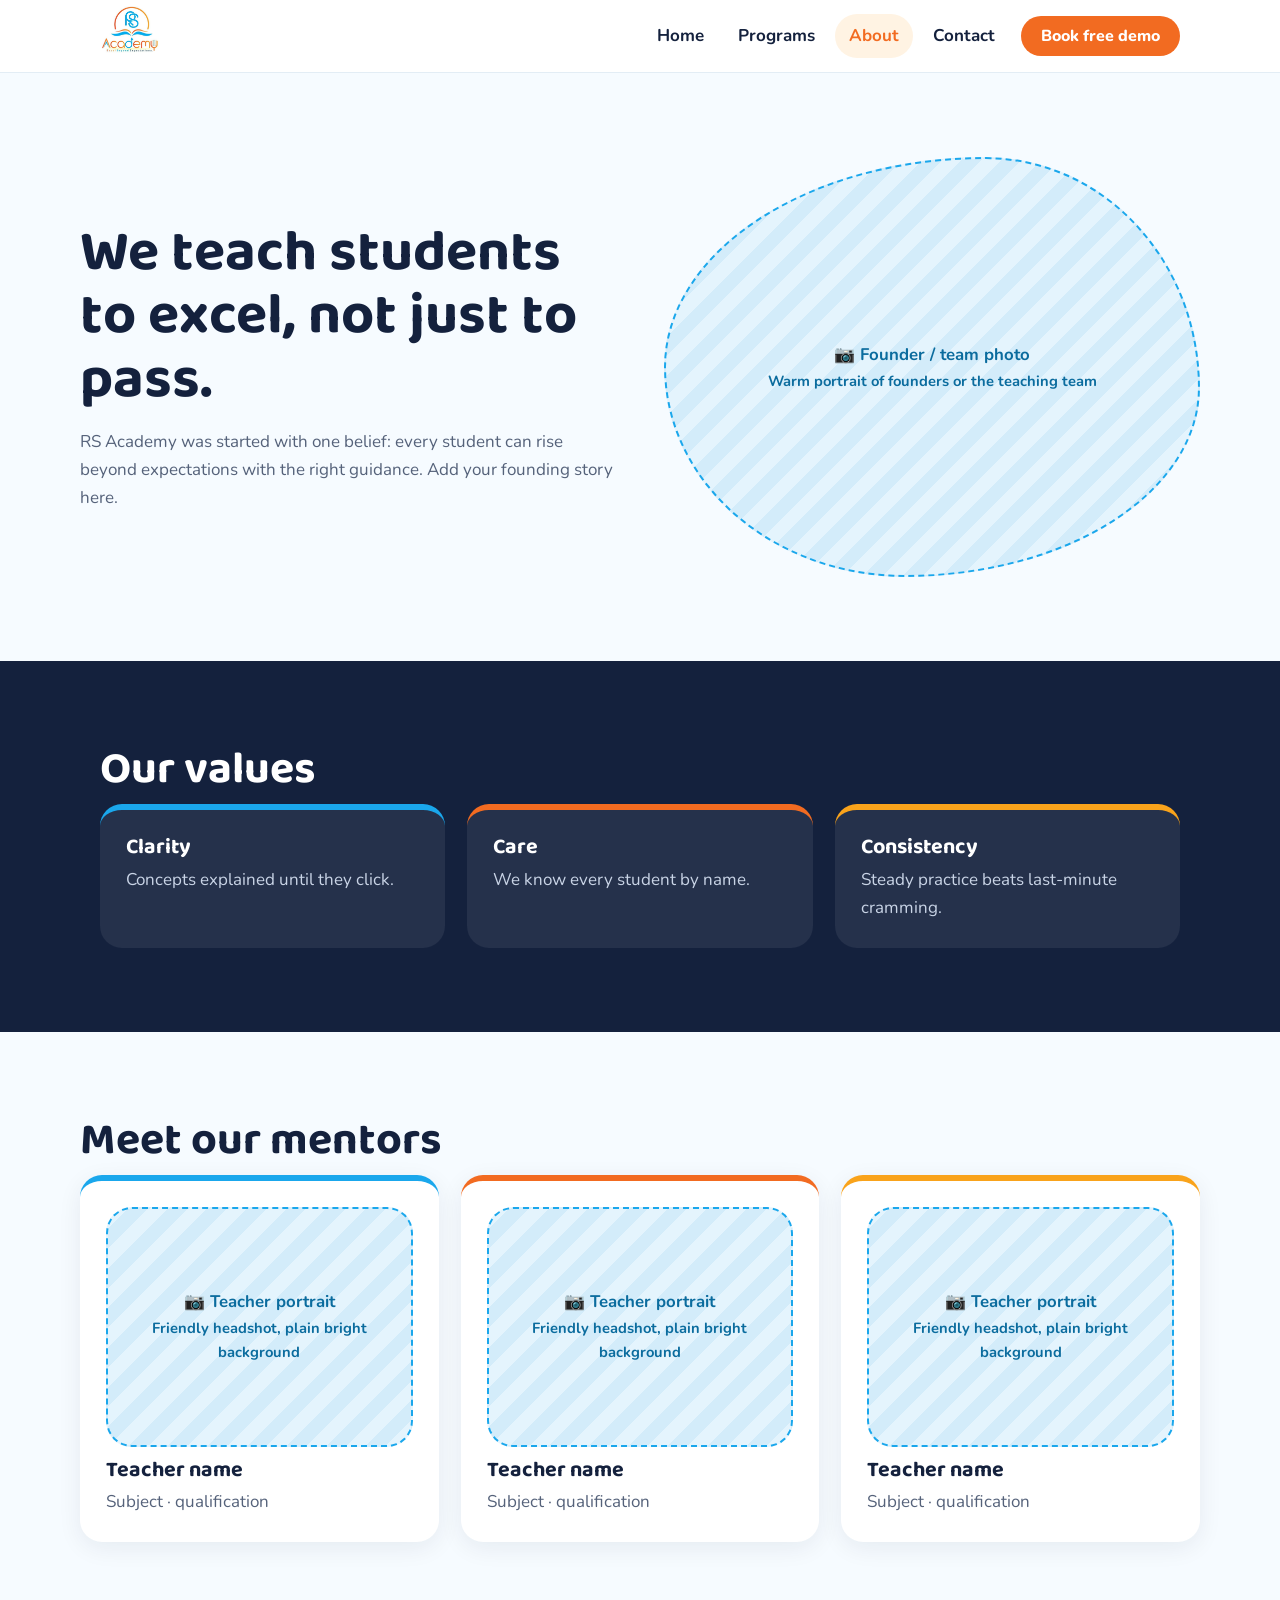
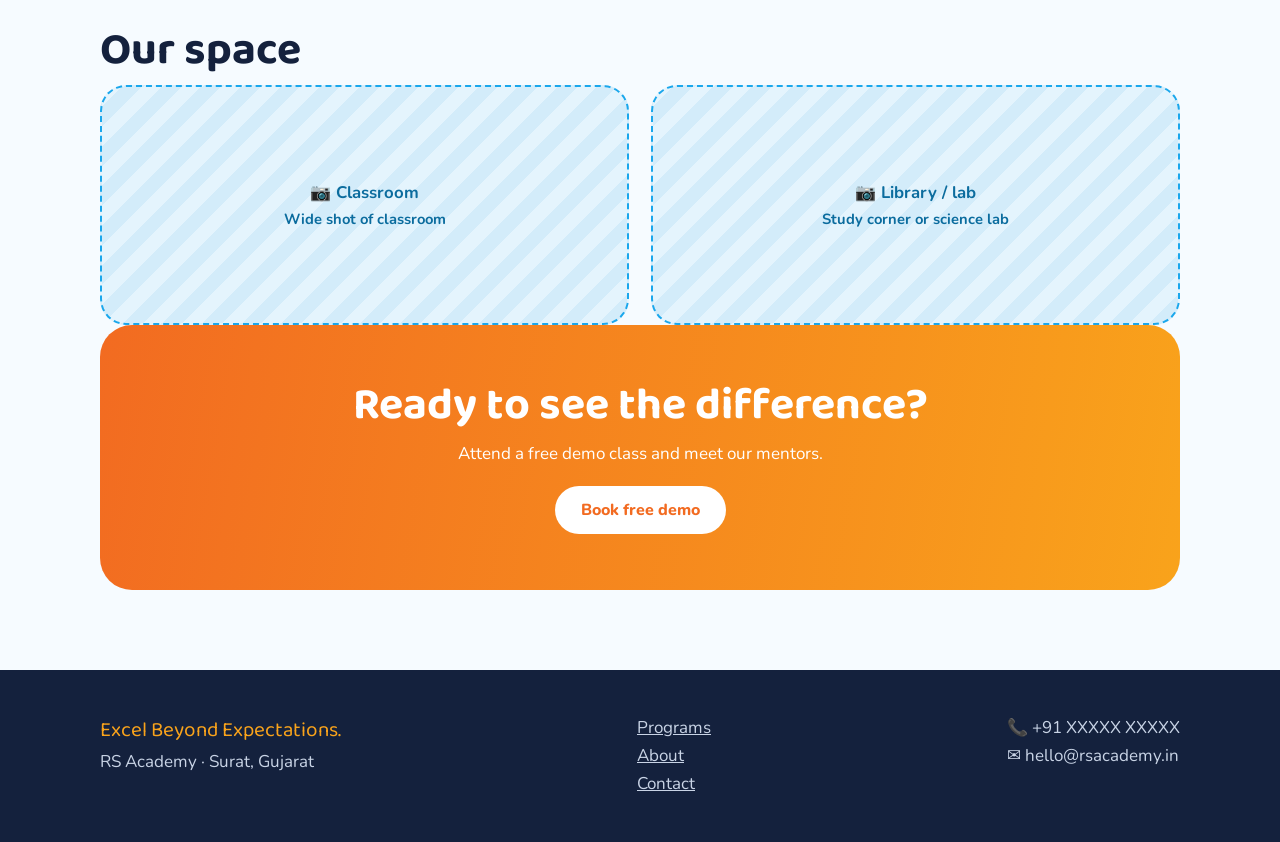
==== about.html @ 09375bf6 "Launch RS Academy multi-page website" ====
<!doctype html><html lang="en"><head><meta charset="utf-8"><meta name="viewport" content="width=device-width,initial-scale=1"><title>About | RS Academy</title><meta name="description" content="RS Academy – coaching for Classes 7–10 (CBSE, ICSE, IGCSE, IB) and 11–12 Science (CBSE & State Board).">
<link rel="icon" href="assets/logo.jpg"><link rel="preconnect" href="https://fonts.googleapis.com"><link href="https://fonts.googleapis.com/css2?family=Baloo+2:wght@600;800&family=Nunito:wght@400;700;800&display=swap" rel="stylesheet"><link rel="stylesheet" href="styles.css"></head><body>
<header><div class="w"><a href="index.html"><img src="assets/logo.jpg" alt="RS Academy – Excel Beyond Expectations"></a><button id="mb" aria-label="Menu">☰</button><nav><a href="index.html">Home</a><a href="programs.html">Programs</a><a href="about.html" class=on>About</a><a href="contact.html">Contact</a><a class="btn" href="contact.html" style="margin-left:6px;padding:9px 20px">Book free demo</a></nav></div></header><main><section class="sec w split"><div class="rv"><h1 style="font-size:clamp(2.2rem,5vw,3.6rem)">We teach students to excel, not just to pass.</h1><p style="margin-top:16px;color:var(--mu)">RS Academy was started with one belief: every student can rise beyond expectations with the right guidance. Add your founding story here.</p></div><div class="ph tall round"><div><b>📷 Founder / team photo</b>Warm portrait of founders or the teaching team</div></div></section>
<section class="band sec"><div class="w"><h2>Our values</h2><div class="grid"><div class="card"><h3>Clarity</h3><p>Concepts explained until they click.</p></div><div class="card"><h3>Care</h3><p>We know every student by name.</p></div><div class="card"><h3>Consistency</h3><p>Steady practice beats last-minute cramming.</p></div></div></div></section>
<section class="sec w"><h2>Meet our mentors</h2><div class="grid"><div class="card rv"><div class="ph "><div><b>📷 Teacher portrait</b>Friendly headshot, plain bright background</div></div><h3 style="margin-top:12px">Teacher name</h3><p>Subject · qualification</p></div><div class="card rv"><div class="ph "><div><b>📷 Teacher portrait</b>Friendly headshot, plain bright background</div></div><h3 style="margin-top:12px">Teacher name</h3><p>Subject · qualification</p></div><div class="card rv"><div class="ph "><div><b>📷 Teacher portrait</b>Friendly headshot, plain bright background</div></div><h3 style="margin-top:12px">Teacher name</h3><p>Subject · qualification</p></div></div></section><section class="w"><h2>Our space</h2><div class="grid"><div class="ph "><div><b>📷 Classroom</b>Wide shot of classroom</div></div><div class="ph "><div><b>📷 Library / lab</b>Study corner or science lab</div></div></div></section><section class="w"><div class="cta rv"><h2>Ready to see the difference?</h2><p>Attend a free demo class and meet our mentors.</p><a class="btn" href="contact.html">Book free demo</a></div></section></main><footer><div class="w"><div><div class="tag">Excel Beyond Expectations.</div><p>RS Academy · Surat, Gujarat</p></div><div><a href="programs.html">Programs</a><a href="about.html">About</a><a href="contact.html">Contact</a></div><div><p>📞 +91 XXXXX XXXXX</p><p>✉️ hello@rsacademy.in</p></div></div></footer><script src="script.js"></script></body></html>
---- styles.css ----
:root{--or:#F26B21;--am:#F9A31B;--sky:#1AA7EC;--ink:#14213D;--bg:#F6FBFF;--sun:#FFF3E3;--mu:#55627A}
*{box-sizing:border-box;margin:0}html{scroll-behavior:smooth}
body{font:17px/1.65 Nunito,system-ui,sans-serif;color:var(--ink);background:var(--bg)}
h1,h2,h3{font-family:'Baloo 2',Nunito,sans-serif;line-height:1.1}
h1{font-size:clamp(2.4rem,6vw,4.4rem)}h2{font-size:clamp(1.8rem,4vw,2.8rem);margin-bottom:.6rem}h3{font-size:1.35rem}
a{color:inherit}img{max-width:100%}
:focus-visible{outline:3px solid var(--sky);outline-offset:3px}
.w{max-width:1120px;margin:auto;padding:0 20px}.sec{padding:84px 0}
header{position:sticky;top:0;z-index:9;background:#fffffff2;backdrop-filter:blur(8px);border-bottom:1px solid #e3edf5}
header .w{display:flex;align-items:center;justify-content:space-between;height:72px}
header img{height:54px;mix-blend-mode:multiply}
nav{display:flex;gap:6px;align-items:center}nav a{text-decoration:none;font-weight:700;padding:8px 14px;border-radius:99px}
nav a:hover,nav a.on{background:var(--sun);color:var(--or)}
.btn{display:inline-block;background:var(--or);color:#fff;font-weight:800;padding:13px 26px;border-radius:99px;text-decoration:none;border:0;cursor:pointer;font:800 1rem Nunito;transition:transform .2s,box-shadow .2s}
.btn:hover{transform:translateY(-3px);box-shadow:0 8px 0 #c9500f33}
.btn.alt{background:var(--sky)}.btn.ghost{background:none;color:var(--ink);box-shadow:inset 0 0 0 2px var(--ink)}
#mb{display:none;background:none;border:0;font-size:1.8rem;cursor:pointer}
.hero{position:relative;overflow:hidden;background:var(--sun);padding:70px 0 120px}
.hero:before{content:"";position:absolute;width:760px;height:760px;border-radius:50%;right:-180px;top:-240px;background:conic-gradient(from 200deg,var(--or),var(--am),var(--sun) 60%)}
.hero .w{position:relative;display:grid;grid-template-columns:1.1fr .9fr;gap:40px;align-items:center}
.hero p{font-size:1.2rem;margin:18px 0 26px;max-width:34em;color:var(--mu)}
.hero em{font-style:normal;color:var(--or)}
.ph{display:grid;place-items:center;text-align:center;padding:18px;min-height:240px;border-radius:26px;background:repeating-linear-gradient(135deg,#e4f4fd,#e4f4fd 14px,#d3ecfa 14px,#d3ecfa 28px);border:2px dashed var(--sky);color:#0b6c9e;font-weight:700;font-size:.92rem}
.ph b{display:block;font-size:1.05rem}.ph.tall{min-height:420px}
.ph.round{border-radius:60% 40% 55% 45%/50% 55% 45% 50%}
.pick{margin-top:-70px;position:relative;background:#fff;border-radius:28px;padding:28px;box-shadow:0 14px 40px #14213d1a}
.chips{display:flex;flex-wrap:wrap;gap:10px;margin:14px 0 20px}
.chip{border:2px solid #d5e3ee;background:#fff;border-radius:99px;padding:9px 20px;font:800 .95rem Nunito;cursor:pointer;color:var(--ink)}
.chip[aria-selected=true]{background:var(--ink);border-color:var(--ink);color:#fff}
.grid{display:grid;grid-template-columns:repeat(auto-fit,minmax(240px,1fr));gap:22px}
.card{background:#fff;border-radius:22px;padding:26px;border-top:6px solid var(--c,var(--sky));box-shadow:0 6px 24px #14213d12}
.card p{color:var(--mu);margin-top:6px}
.card:nth-child(2n){--c:var(--or)}.card:nth-child(3n){--c:var(--am)}
.split{display:grid;grid-template-columns:1fr 1fr;gap:48px;align-items:center}
.band{background:var(--ink);color:#fff}.band .card{background:#ffffff12;box-shadow:none;color:#fff}.band .card p{color:#c9d4e6}
.num{font:800 3rem 'Baloo 2';color:var(--am)}
.stats{display:grid;grid-template-columns:repeat(auto-fit,minmax(170px,1fr));gap:20px;text-align:center}
.pill{display:inline-block;background:var(--sun);color:var(--or);font-weight:800;border-radius:99px;padding:4px 14px;margin:10px 6px 0 0;font-size:.9rem}
details{background:#fff;border-radius:16px;padding:16px 22px;margin-bottom:12px;box-shadow:0 4px 16px #14213d0d}
summary{font-weight:800;cursor:pointer}details p{margin-top:8px;color:var(--mu)}
form{display:grid;gap:14px}label{font-weight:800;display:grid;gap:5px}
input,select,textarea{font:inherit;padding:12px 14px;border:2px solid #d5e3ee;border-radius:14px;background:#fff}
.cta{background:linear-gradient(100deg,var(--or),var(--am));color:#fff;text-align:center;border-radius:32px;padding:56px 24px}
.cta .btn{background:#fff;color:var(--or);margin-top:18px}
footer{background:var(--ink);color:#c9d4e6;padding:44px 0;margin-top:80px}
footer .w{display:flex;flex-wrap:wrap;gap:24px;justify-content:space-between}footer a{display:block}
.tag{font-family:'Baloo 2';font-size:1.3rem;color:var(--am)}
.rv{opacity:0;transform:translateY(24px);transition:.7s}.rv.in{opacity:1;transform:none}
@media(max-width:820px){.hero .w,.split{grid-template-columns:1fr}#mb{display:block}
nav{display:none;position:absolute;top:72px;left:0;right:0;background:#fff;flex-direction:column;padding:14px;border-bottom:1px solid #e3edf5}nav.open{display:flex}.sec{padding:56px 0}}
@media(prefers-reduced-motion:reduce){*{transition:none!important;scroll-behavior:auto}.rv{opacity:1;transform:none}}
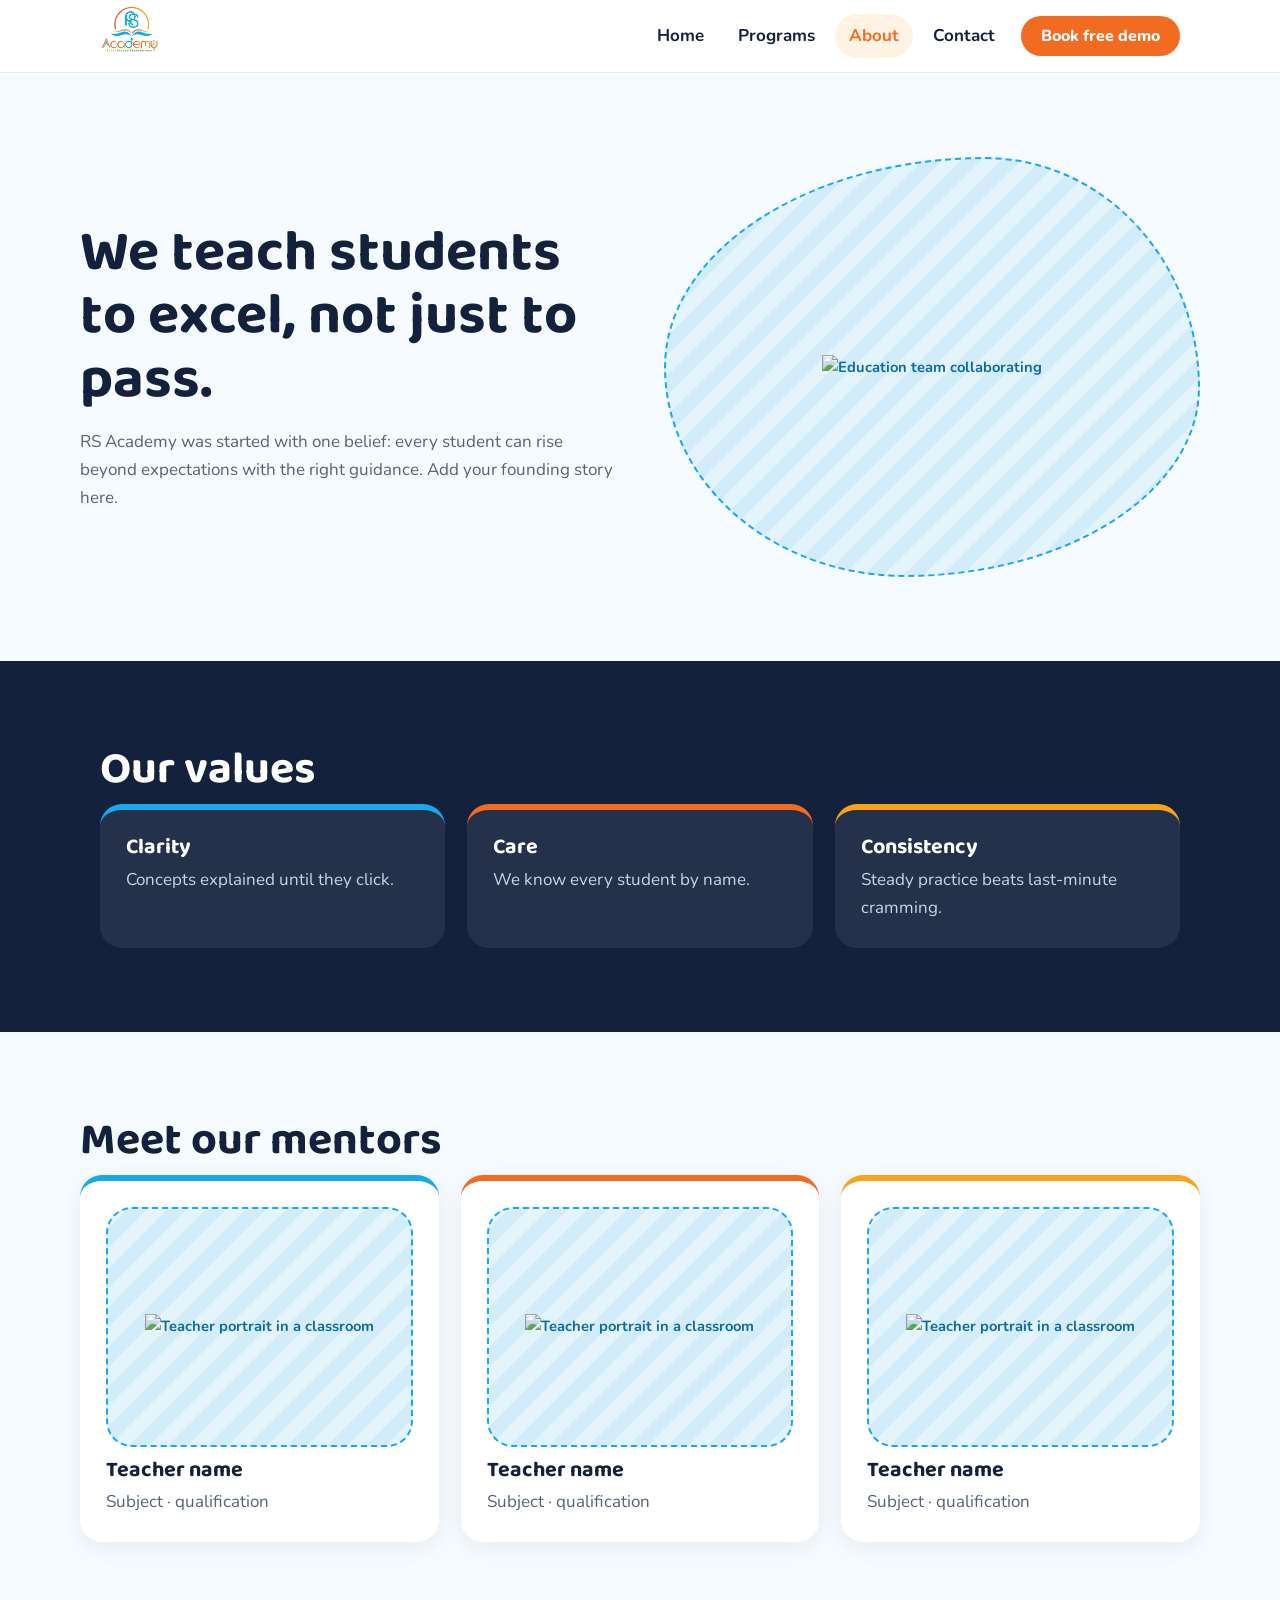
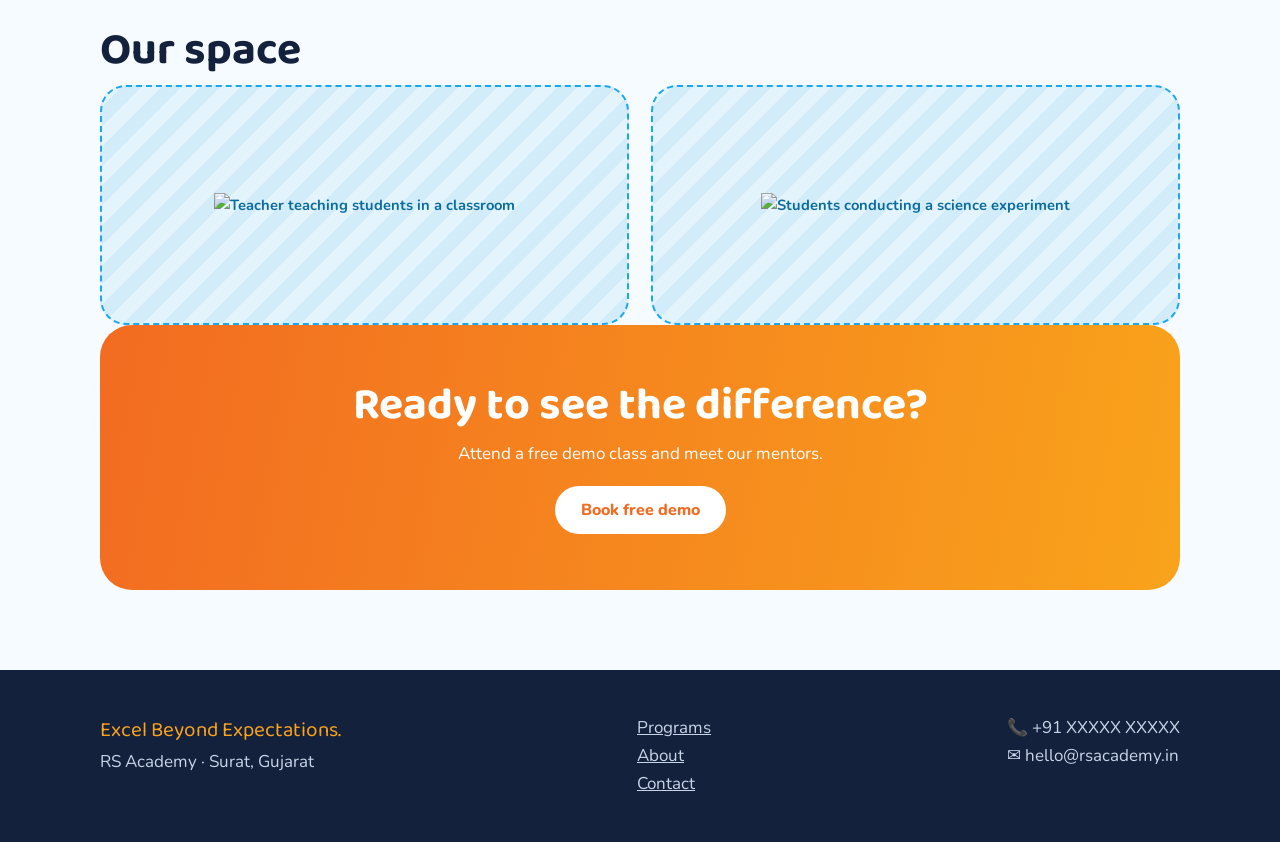
==== commit 2fd5d5b6: "Replace image placeholders with relevant academy photography and refresh cache" ====
--- a/about.html
+++ b/about.html
@@ -1,5 +1,5 @@
 <!doctype html><html lang="en"><head><meta charset="utf-8"><meta name="viewport" content="width=device-width,initial-scale=1"><title>About | RS Academy</title><meta name="description" content="RS Academy – coaching for Classes 7–10 (CBSE, ICSE, IGCSE, IB) and 11–12 Science (CBSE & State Board).">
-<link rel="icon" href="assets/logo.jpg"><link rel="preconnect" href="https://fonts.googleapis.com"><link href="https://fonts.googleapis.com/css2?family=Baloo+2:wght@600;800&family=Nunito:wght@400;700;800&display=swap" rel="stylesheet"><link rel="stylesheet" href="styles.css"></head><body>
-<header><div class="w"><a href="index.html"><img src="assets/logo.jpg" alt="RS Academy – Excel Beyond Expectations"></a><button id="mb" aria-label="Menu">☰</button><nav><a href="index.html">Home</a><a href="programs.html">Programs</a><a href="about.html" class=on>About</a><a href="contact.html">Contact</a><a class="btn" href="contact.html" style="margin-left:6px;padding:9px 20px">Book free demo</a></nav></div></header><main><section class="sec w split"><div class="rv"><h1 style="font-size:clamp(2.2rem,5vw,3.6rem)">We teach students to excel, not just to pass.</h1><p style="margin-top:16px;color:var(--mu)">RS Academy was started with one belief: every student can rise beyond expectations with the right guidance. Add your founding story here.</p></div><div class="ph tall round"><div><b>📷 Founder / team photo</b>Warm portrait of founders or the teaching team</div></div></section>
+<link rel="icon" href="assets/logo.jpg"><link rel="preconnect" href="https://fonts.googleapis.com"><link href="https://fonts.googleapis.com/css2?family=Baloo+2:wght@600;800&family=Nunito:wght@400;700;800&display=swap" rel="stylesheet"><link rel="stylesheet" href="styles.css?v=20261114-1"></head><body>
+<header><div class="w"><a href="index.html"><img src="assets/logo.jpg" alt="RS Academy – Excel Beyond Expectations"></a><button id="mb" aria-label="Menu">☰</button><nav><a href="index.html">Home</a><a href="programs.html">Programs</a><a href="about.html" class=on>About</a><a href="contact.html">Contact</a><a class="btn" href="contact.html" style="margin-left:6px;padding:9px 20px">Book free demo</a></nav></div></header><main><section class="sec w split"><div class="rv"><h1 style="font-size:clamp(2.2rem,5vw,3.6rem)">We teach students to excel, not just to pass.</h1><p style="margin-top:16px;color:var(--mu)">RS Academy was started with one belief: every student can rise beyond expectations with the right guidance. Add your founding story here.</p></div><div class="ph tall round"><img src="https://images.unsplash.com/photo-1521737711867-e3b97375f902?auto=format&fit=crop&w=1200&q=82" alt="Education team collaborating" loading="lazy" decoding="async"></div></section>
 <section class="band sec"><div class="w"><h2>Our values</h2><div class="grid"><div class="card"><h3>Clarity</h3><p>Concepts explained until they click.</p></div><div class="card"><h3>Care</h3><p>We know every student by name.</p></div><div class="card"><h3>Consistency</h3><p>Steady practice beats last-minute cramming.</p></div></div></div></section>
-<section class="sec w"><h2>Meet our mentors</h2><div class="grid"><div class="card rv"><div class="ph "><div><b>📷 Teacher portrait</b>Friendly headshot, plain bright background</div></div><h3 style="margin-top:12px">Teacher name</h3><p>Subject · qualification</p></div><div class="card rv"><div class="ph "><div><b>📷 Teacher portrait</b>Friendly headshot, plain bright background</div></div><h3 style="margin-top:12px">Teacher name</h3><p>Subject · qualification</p></div><div class="card rv"><div class="ph "><div><b>📷 Teacher portrait</b>Friendly headshot, plain bright background</div></div><h3 style="margin-top:12px">Teacher name</h3><p>Subject · qualification</p></div></div></section><section class="w"><h2>Our space</h2><div class="grid"><div class="ph "><div><b>📷 Classroom</b>Wide shot of classroom</div></div><div class="ph "><div><b>📷 Library / lab</b>Study corner or science lab</div></div></div></section><section class="w"><div class="cta rv"><h2>Ready to see the difference?</h2><p>Attend a free demo class and meet our mentors.</p><a class="btn" href="contact.html">Book free demo</a></div></section></main><footer><div class="w"><div><div class="tag">Excel Beyond Expectations.</div><p>RS Academy · Surat, Gujarat</p></div><div><a href="programs.html">Programs</a><a href="about.html">About</a><a href="contact.html">Contact</a></div><div><p>📞 +91 XXXXX XXXXX</p><p>✉️ hello@rsacademy.in</p></div></div></footer><script src="script.js"></script></body></html>+<section class="sec w"><h2>Meet our mentors</h2><div class="grid"><div class="card rv"><div class="ph "><img src="https://images.unsplash.com/photo-1580894732444-8ecded7900cd?auto=format&fit=crop&w=1200&q=82" alt="Teacher portrait in a classroom" loading="lazy" decoding="async"></div><h3 style="margin-top:12px">Teacher name</h3><p>Subject · qualification</p></div><div class="card rv"><div class="ph "><img src="https://images.unsplash.com/photo-1580894732444-8ecded7900cd?auto=format&fit=crop&w=1200&q=82" alt="Teacher portrait in a classroom" loading="lazy" decoding="async"></div><h3 style="margin-top:12px">Teacher name</h3><p>Subject · qualification</p></div><div class="card rv"><div class="ph "><img src="https://images.unsplash.com/photo-1580894732444-8ecded7900cd?auto=format&fit=crop&w=1200&q=82" alt="Teacher portrait in a classroom" loading="lazy" decoding="async"></div><h3 style="margin-top:12px">Teacher name</h3><p>Subject · qualification</p></div></div></section><section class="w"><h2>Our space</h2><div class="grid"><div class="ph "><img src="https://images.unsplash.com/photo-1509062522246-3755977927d7?auto=format&fit=crop&w=1200&q=82" alt="Teacher teaching students in a classroom" loading="lazy" decoding="async"></div><div class="ph "><img src="https://images.unsplash.com/photo-1532094349884-543bc11b234d?auto=format&fit=crop&w=1200&q=82" alt="Students conducting a science experiment" loading="lazy" decoding="async"></div></div></section><section class="w"><div class="cta rv"><h2>Ready to see the difference?</h2><p>Attend a free demo class and meet our mentors.</p><a class="btn" href="contact.html">Book free demo</a></div></section></main><footer><div class="w"><div><div class="tag">Excel Beyond Expectations.</div><p>RS Academy · Surat, Gujarat</p></div><div><a href="programs.html">Programs</a><a href="about.html">About</a><a href="contact.html">Contact</a></div><div><p>📞 +91 XXXXX XXXXX</p><p>✉️ hello@rsacademy.in</p></div></div></footer><script src="script.js?v=20261114-1"></script></body></html>
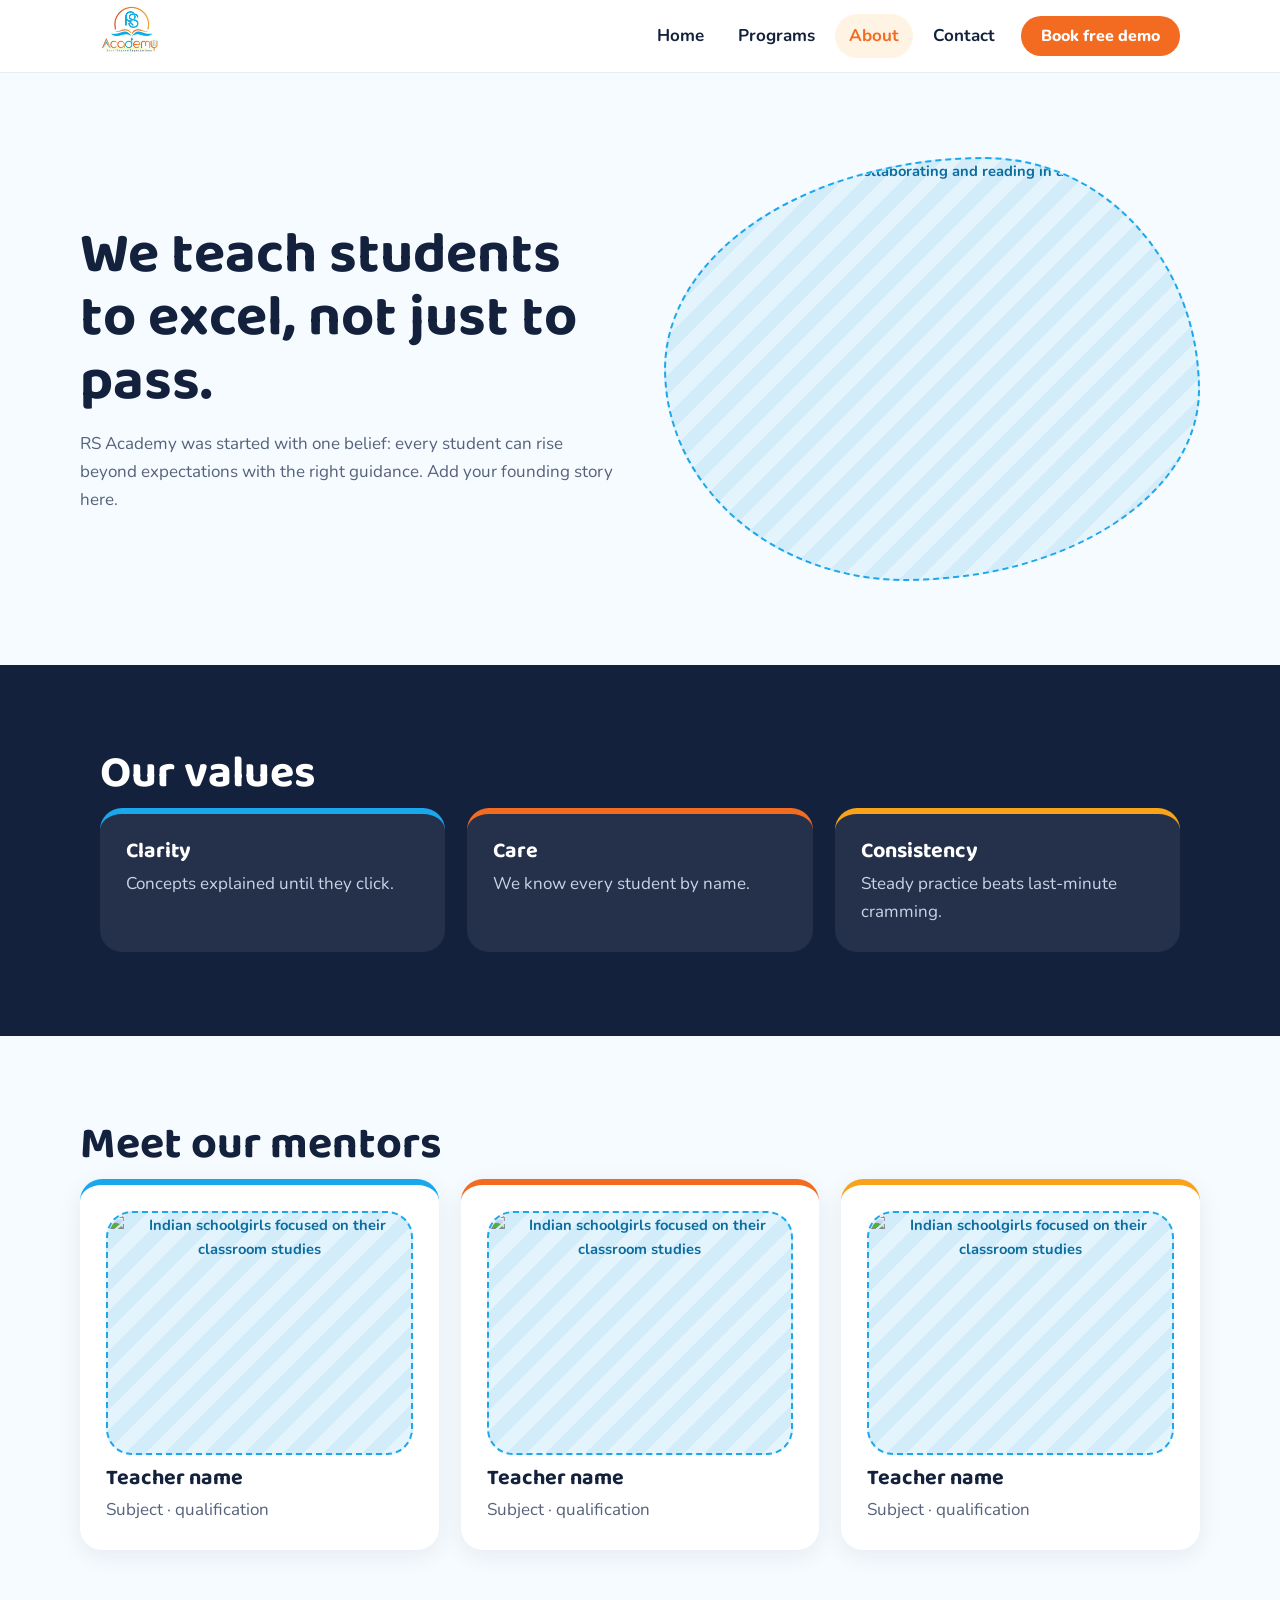
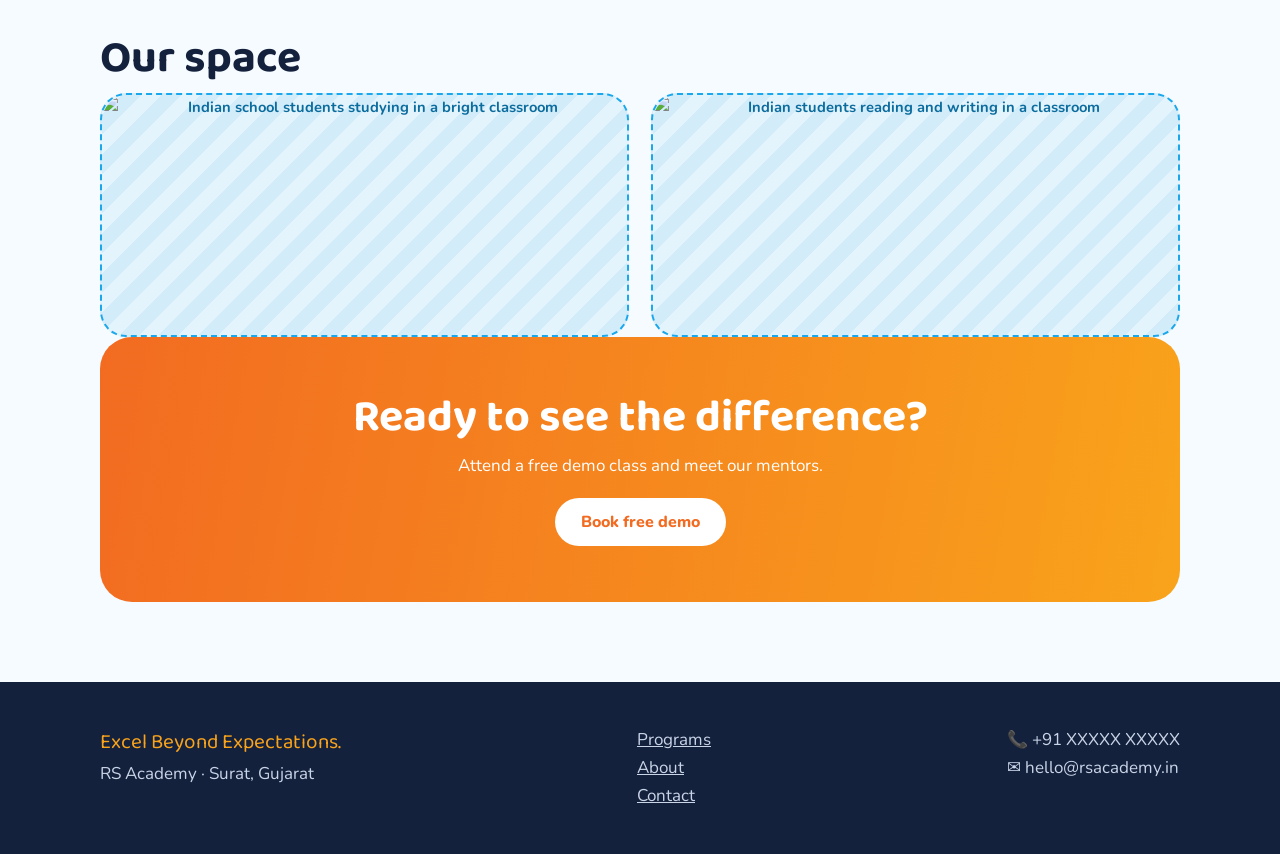
==== commit 40fd5b6c: "Replace stock photos with Indian students and classroom images" ====
--- a/about.html
+++ b/about.html
@@ -1,5 +1,5 @@
 <!doctype html><html lang="en"><head><meta charset="utf-8"><meta name="viewport" content="width=device-width,initial-scale=1"><title>About | RS Academy</title><meta name="description" content="RS Academy – coaching for Classes 7–10 (CBSE, ICSE, IGCSE, IB) and 11–12 Science (CBSE & State Board).">
 <link rel="icon" href="assets/logo.jpg"><link rel="preconnect" href="https://fonts.googleapis.com"><link href="https://fonts.googleapis.com/css2?family=Baloo+2:wght@600;800&family=Nunito:wght@400;700;800&display=swap" rel="stylesheet"><link rel="stylesheet" href="styles.css?v=20261114-1"></head><body>
-<header><div class="w"><a href="index.html"><img src="assets/logo.jpg" alt="RS Academy – Excel Beyond Expectations"></a><button id="mb" aria-label="Menu">☰</button><nav><a href="index.html">Home</a><a href="programs.html">Programs</a><a href="about.html" class=on>About</a><a href="contact.html">Contact</a><a class="btn" href="contact.html" style="margin-left:6px;padding:9px 20px">Book free demo</a></nav></div></header><main><section class="sec w split"><div class="rv"><h1 style="font-size:clamp(2.2rem,5vw,3.6rem)">We teach students to excel, not just to pass.</h1><p style="margin-top:16px;color:var(--mu)">RS Academy was started with one belief: every student can rise beyond expectations with the right guidance. Add your founding story here.</p></div><div class="ph tall round"><img src="https://images.unsplash.com/photo-1521737711867-e3b97375f902?auto=format&fit=crop&w=1200&q=82" alt="Education team collaborating" loading="lazy" decoding="async"></div></section>
+<header><div class="w"><a href="index.html"><img src="assets/logo.jpg" alt="RS Academy – Excel Beyond Expectations"></a><button id="mb" aria-label="Menu">☰</button><nav><a href="index.html">Home</a><a href="programs.html">Programs</a><a href="about.html" class=on>About</a><a href="contact.html">Contact</a><a class="btn" href="contact.html" style="margin-left:6px;padding:9px 20px">Book free demo</a></nav></div></header><main><section class="sec w split"><div class="rv"><h1 style="font-size:clamp(2.2rem,5vw,3.6rem)">We teach students to excel, not just to pass.</h1><p style="margin-top:16px;color:var(--mu)">RS Academy was started with one belief: every student can rise beyond expectations with the right guidance. Add your founding story here.</p></div><div class="ph tall round"><img src="https://i0.wp.com/www.dsfindia.org/wp-content/uploads/2021/05/DSF-Website-Output-5.png?resize=690%2C506&ssl=1" alt="Indian students collaborating and reading in a classroom" loading="lazy" decoding="async"></div></section>
 <section class="band sec"><div class="w"><h2>Our values</h2><div class="grid"><div class="card"><h3>Clarity</h3><p>Concepts explained until they click.</p></div><div class="card"><h3>Care</h3><p>We know every student by name.</p></div><div class="card"><h3>Consistency</h3><p>Steady practice beats last-minute cramming.</p></div></div></div></section>
-<section class="sec w"><h2>Meet our mentors</h2><div class="grid"><div class="card rv"><div class="ph "><img src="https://images.unsplash.com/photo-1580894732444-8ecded7900cd?auto=format&fit=crop&w=1200&q=82" alt="Teacher portrait in a classroom" loading="lazy" decoding="async"></div><h3 style="margin-top:12px">Teacher name</h3><p>Subject · qualification</p></div><div class="card rv"><div class="ph "><img src="https://images.unsplash.com/photo-1580894732444-8ecded7900cd?auto=format&fit=crop&w=1200&q=82" alt="Teacher portrait in a classroom" loading="lazy" decoding="async"></div><h3 style="margin-top:12px">Teacher name</h3><p>Subject · qualification</p></div><div class="card rv"><div class="ph "><img src="https://images.unsplash.com/photo-1580894732444-8ecded7900cd?auto=format&fit=crop&w=1200&q=82" alt="Teacher portrait in a classroom" loading="lazy" decoding="async"></div><h3 style="margin-top:12px">Teacher name</h3><p>Subject · qualification</p></div></div></section><section class="w"><h2>Our space</h2><div class="grid"><div class="ph "><img src="https://images.unsplash.com/photo-1509062522246-3755977927d7?auto=format&fit=crop&w=1200&q=82" alt="Teacher teaching students in a classroom" loading="lazy" decoding="async"></div><div class="ph "><img src="https://images.unsplash.com/photo-1532094349884-543bc11b234d?auto=format&fit=crop&w=1200&q=82" alt="Students conducting a science experiment" loading="lazy" decoding="async"></div></div></section><section class="w"><div class="cta rv"><h2>Ready to see the difference?</h2><p>Attend a free demo class and meet our mentors.</p><a class="btn" href="contact.html">Book free demo</a></div></section></main><footer><div class="w"><div><div class="tag">Excel Beyond Expectations.</div><p>RS Academy · Surat, Gujarat</p></div><div><a href="programs.html">Programs</a><a href="about.html">About</a><a href="contact.html">Contact</a></div><div><p>📞 +91 XXXXX XXXXX</p><p>✉️ hello@rsacademy.in</p></div></div></footer><script src="script.js?v=20261114-1"></script></body></html>+<section class="sec w"><h2>Meet our mentors</h2><div class="grid"><div class="card rv"><div class="ph "><img src="https://miro.medium.com/v2/0%2A4886lGusvu4Iczsn" alt="Indian schoolgirls focused on their classroom studies" loading="lazy" decoding="async"></div><h3 style="margin-top:12px">Teacher name</h3><p>Subject · qualification</p></div><div class="card rv"><div class="ph "><img src="https://miro.medium.com/v2/0%2A4886lGusvu4Iczsn" alt="Indian schoolgirls focused on their classroom studies" loading="lazy" decoding="async"></div><h3 style="margin-top:12px">Teacher name</h3><p>Subject · qualification</p></div><div class="card rv"><div class="ph "><img src="https://miro.medium.com/v2/0%2A4886lGusvu4Iczsn" alt="Indian schoolgirls focused on their classroom studies" loading="lazy" decoding="async"></div><h3 style="margin-top:12px">Teacher name</h3><p>Subject · qualification</p></div></div></section><section class="w"><h2>Our space</h2><div class="grid"><div class="ph "><img src="https://www.matasukhdevischool.com/Content/assets/images/class-room.jpg" alt="Indian school students studying in a bright classroom" loading="lazy" decoding="async"></div><div class="ph "><img src="https://media.assettype.com/deccanherald%2Fimport%2Fsites%2Fdh%2Ffiles%2Farticle_images%2F2019%2F07%2F24%2Ffile75k7k4y1hf8ckfd4av-1563978154.jpg?ar=40%3A21&auto=format%2Ccompress&mode=crop&ogImage=true&w=1200" alt="Indian students reading and writing in a classroom" loading="lazy" decoding="async"></div></div></section><section class="w"><div class="cta rv"><h2>Ready to see the difference?</h2><p>Attend a free demo class and meet our mentors.</p><a class="btn" href="contact.html">Book free demo</a></div></section></main><footer><div class="w"><div><div class="tag">Excel Beyond Expectations.</div><p>RS Academy · Surat, Gujarat</p></div><div><a href="programs.html">Programs</a><a href="about.html">About</a><a href="contact.html">Contact</a></div><div><p>📞 +91 XXXXX XXXXX</p><p>✉️ hello@rsacademy.in</p></div></div></footer><script src="script.js?v=20261114-1"></script></body></html>
--- a/styles.css
+++ b/styles.css
@@ -49,3 +49,9 @@
 @media(max-width:820px){.hero .w,.split{grid-template-columns:1fr}#mb{display:block}
 nav{display:none;position:absolute;top:72px;left:0;right:0;background:#fff;flex-direction:column;padding:14px;border-bottom:1px solid #e3edf5}nav.open{display:flex}.sec{padding:56px 0}}
 @media(prefers-reduced-motion:reduce){*{transition:none!important;scroll-behavior:auto}.rv{opacity:1;transform:none}}
+
+/* Real classroom and learning photography */
+.ph{overflow:hidden;position:relative;padding:0}
+.ph img{display:block;width:100%;height:100%;min-height:240px;object-fit:cover;border:0;border-radius:inherit}
+.ph.tall img{min-height:420px}
+.ph.round img{border-radius:inherit}
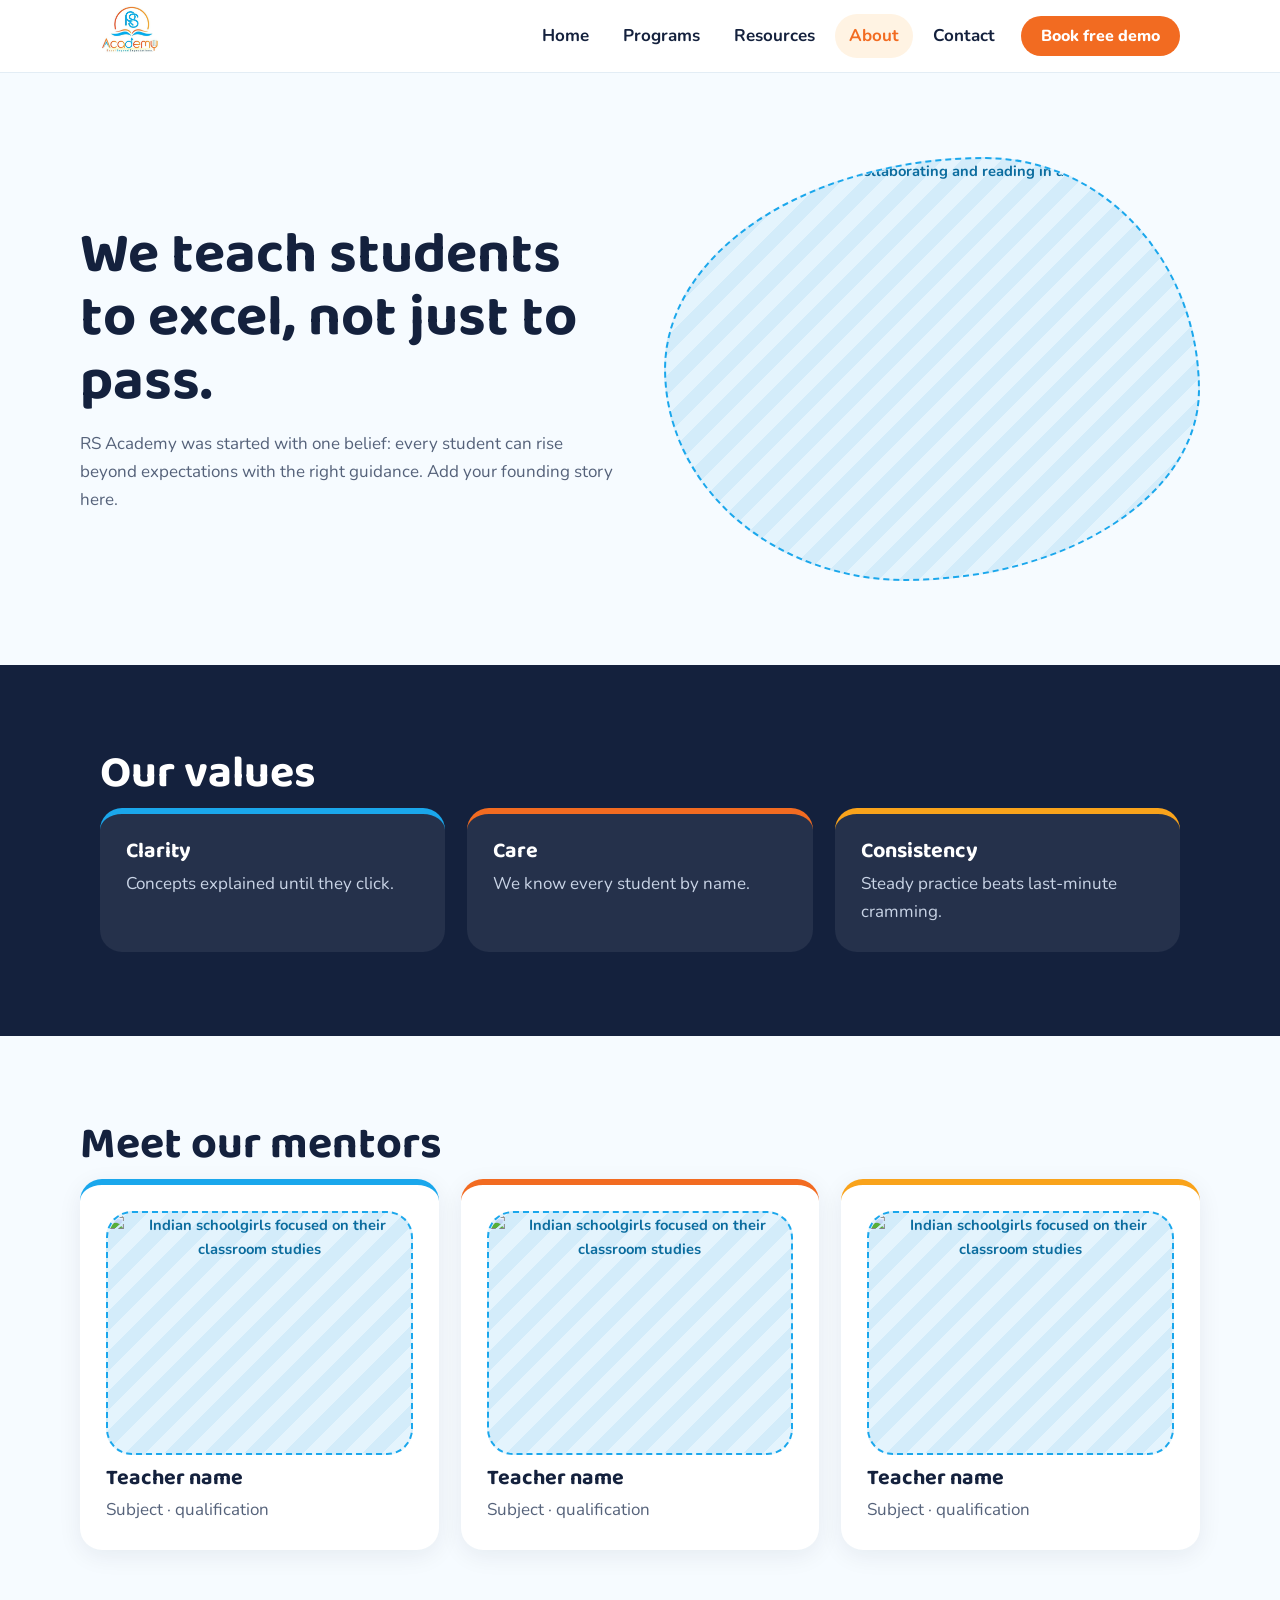
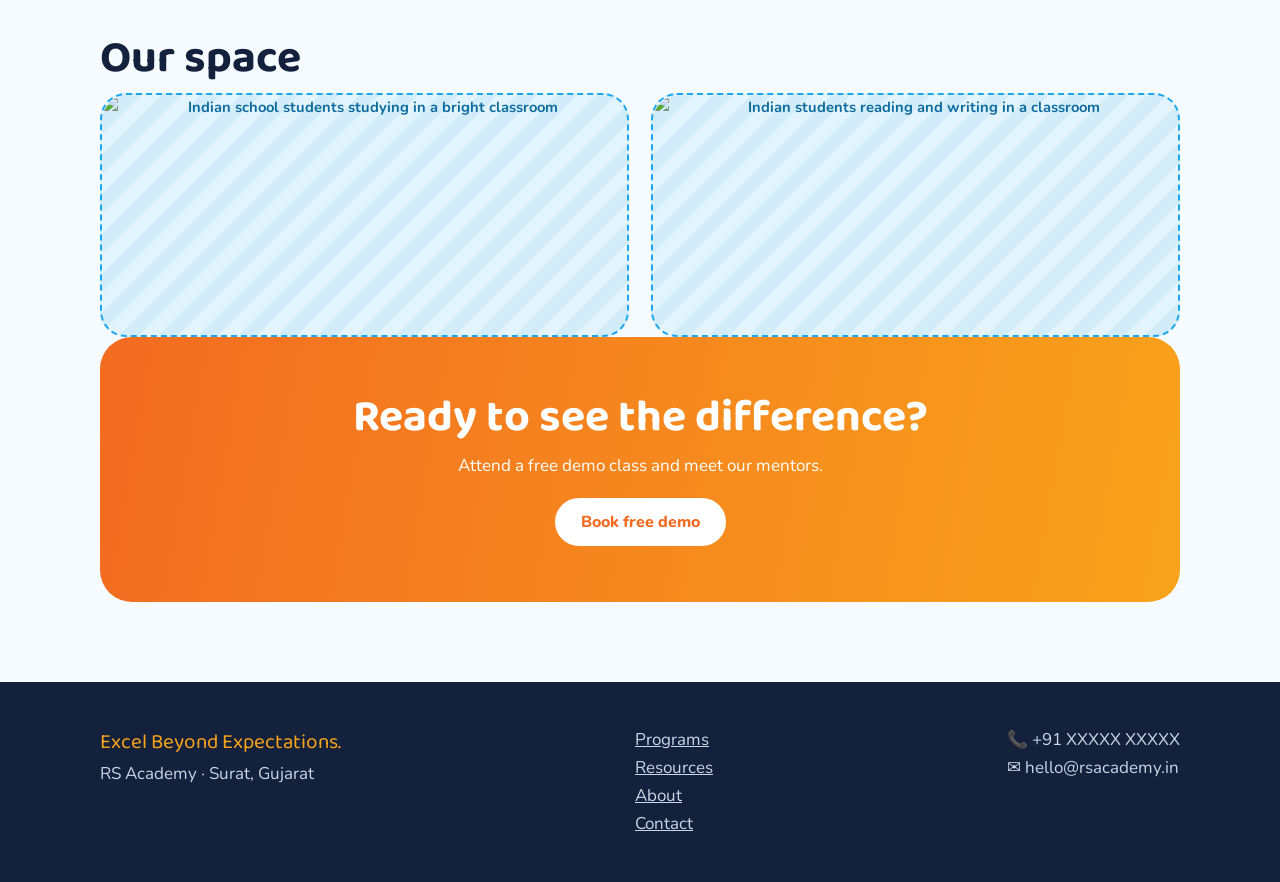
==== commit 92342767: "Add gated resources page and admin upload page" ====
--- a/about.html
+++ b/about.html
@@ -1,5 +1,5 @@
 <!doctype html><html lang="en"><head><meta charset="utf-8"><meta name="viewport" content="width=device-width,initial-scale=1"><title>About | RS Academy</title><meta name="description" content="RS Academy – coaching for Classes 7–10 (CBSE, ICSE, IGCSE, IB) and 11–12 Science (CBSE & State Board).">
 <link rel="icon" href="assets/logo.jpg"><link rel="preconnect" href="https://fonts.googleapis.com"><link href="https://fonts.googleapis.com/css2?family=Baloo+2:wght@600;800&family=Nunito:wght@400;700;800&display=swap" rel="stylesheet"><link rel="stylesheet" href="styles.css?v=20261114-1"></head><body>
-<header><div class="w"><a href="index.html"><img src="assets/logo.jpg" alt="RS Academy – Excel Beyond Expectations"></a><button id="mb" aria-label="Menu">☰</button><nav><a href="index.html">Home</a><a href="programs.html">Programs</a><a href="about.html" class=on>About</a><a href="contact.html">Contact</a><a class="btn" href="contact.html" style="margin-left:6px;padding:9px 20px">Book free demo</a></nav></div></header><main><section class="sec w split"><div class="rv"><h1 style="font-size:clamp(2.2rem,5vw,3.6rem)">We teach students to excel, not just to pass.</h1><p style="margin-top:16px;color:var(--mu)">RS Academy was started with one belief: every student can rise beyond expectations with the right guidance. Add your founding story here.</p></div><div class="ph tall round"><img src="https://i0.wp.com/www.dsfindia.org/wp-content/uploads/2021/05/DSF-Website-Output-5.png?resize=690%2C506&ssl=1" alt="Indian students collaborating and reading in a classroom" loading="lazy" decoding="async"></div></section>
+<header><div class="w"><a href="index.html"><img src="assets/logo.jpg" alt="RS Academy – Excel Beyond Expectations"></a><button id="mb" aria-label="Menu">☰</button><nav><a href="index.html">Home</a><a href="programs.html">Programs</a><a href="resources.html">Resources</a><a href="about.html" class=on>About</a><a href="contact.html">Contact</a><a class="btn" href="contact.html" style="margin-left:6px;padding:9px 20px">Book free demo</a></nav></div></header><main><section class="sec w split"><div class="rv"><h1 style="font-size:clamp(2.2rem,5vw,3.6rem)">We teach students to excel, not just to pass.</h1><p style="margin-top:16px;color:var(--mu)">RS Academy was started with one belief: every student can rise beyond expectations with the right guidance. Add your founding story here.</p></div><div class="ph tall round"><img src="https://i0.wp.com/www.dsfindia.org/wp-content/uploads/2021/05/DSF-Website-Output-5.png?resize=690%2C506&ssl=1" alt="Indian students collaborating and reading in a classroom" loading="lazy" decoding="async"></div></section>
 <section class="band sec"><div class="w"><h2>Our values</h2><div class="grid"><div class="card"><h3>Clarity</h3><p>Concepts explained until they click.</p></div><div class="card"><h3>Care</h3><p>We know every student by name.</p></div><div class="card"><h3>Consistency</h3><p>Steady practice beats last-minute cramming.</p></div></div></div></section>
-<section class="sec w"><h2>Meet our mentors</h2><div class="grid"><div class="card rv"><div class="ph "><img src="https://miro.medium.com/v2/0%2A4886lGusvu4Iczsn" alt="Indian schoolgirls focused on their classroom studies" loading="lazy" decoding="async"></div><h3 style="margin-top:12px">Teacher name</h3><p>Subject · qualification</p></div><div class="card rv"><div class="ph "><img src="https://miro.medium.com/v2/0%2A4886lGusvu4Iczsn" alt="Indian schoolgirls focused on their classroom studies" loading="lazy" decoding="async"></div><h3 style="margin-top:12px">Teacher name</h3><p>Subject · qualification</p></div><div class="card rv"><div class="ph "><img src="https://miro.medium.com/v2/0%2A4886lGusvu4Iczsn" alt="Indian schoolgirls focused on their classroom studies" loading="lazy" decoding="async"></div><h3 style="margin-top:12px">Teacher name</h3><p>Subject · qualification</p></div></div></section><section class="w"><h2>Our space</h2><div class="grid"><div class="ph "><img src="https://www.matasukhdevischool.com/Content/assets/images/class-room.jpg" alt="Indian school students studying in a bright classroom" loading="lazy" decoding="async"></div><div class="ph "><img src="https://media.assettype.com/deccanherald%2Fimport%2Fsites%2Fdh%2Ffiles%2Farticle_images%2F2019%2F07%2F24%2Ffile75k7k4y1hf8ckfd4av-1563978154.jpg?ar=40%3A21&auto=format%2Ccompress&mode=crop&ogImage=true&w=1200" alt="Indian students reading and writing in a classroom" loading="lazy" decoding="async"></div></div></section><section class="w"><div class="cta rv"><h2>Ready to see the difference?</h2><p>Attend a free demo class and meet our mentors.</p><a class="btn" href="contact.html">Book free demo</a></div></section></main><footer><div class="w"><div><div class="tag">Excel Beyond Expectations.</div><p>RS Academy · Surat, Gujarat</p></div><div><a href="programs.html">Programs</a><a href="about.html">About</a><a href="contact.html">Contact</a></div><div><p>📞 +91 XXXXX XXXXX</p><p>✉️ hello@rsacademy.in</p></div></div></footer><script src="script.js?v=20261114-1"></script></body></html>+<section class="sec w"><h2>Meet our mentors</h2><div class="grid"><div class="card rv"><div class="ph "><img src="https://miro.medium.com/v2/0%2A4886lGusvu4Iczsn" alt="Indian schoolgirls focused on their classroom studies" loading="lazy" decoding="async"></div><h3 style="margin-top:12px">Teacher name</h3><p>Subject · qualification</p></div><div class="card rv"><div class="ph "><img src="https://miro.medium.com/v2/0%2A4886lGusvu4Iczsn" alt="Indian schoolgirls focused on their classroom studies" loading="lazy" decoding="async"></div><h3 style="margin-top:12px">Teacher name</h3><p>Subject · qualification</p></div><div class="card rv"><div class="ph "><img src="https://miro.medium.com/v2/0%2A4886lGusvu4Iczsn" alt="Indian schoolgirls focused on their classroom studies" loading="lazy" decoding="async"></div><h3 style="margin-top:12px">Teacher name</h3><p>Subject · qualification</p></div></div></section><section class="w"><h2>Our space</h2><div class="grid"><div class="ph "><img src="https://www.matasukhdevischool.com/Content/assets/images/class-room.jpg" alt="Indian school students studying in a bright classroom" loading="lazy" decoding="async"></div><div class="ph "><img src="https://media.assettype.com/deccanherald%2Fimport%2Fsites%2Fdh%2Ffiles%2Farticle_images%2F2019%2F07%2F24%2Ffile75k7k4y1hf8ckfd4av-1563978154.jpg?ar=40%3A21&auto=format%2Ccompress&mode=crop&ogImage=true&w=1200" alt="Indian students reading and writing in a classroom" loading="lazy" decoding="async"></div></div></section><section class="w"><div class="cta rv"><h2>Ready to see the difference?</h2><p>Attend a free demo class and meet our mentors.</p><a class="btn" href="contact.html">Book free demo</a></div></section></main><footer><div class="w"><div><div class="tag">Excel Beyond Expectations.</div><p>RS Academy · Surat, Gujarat</p></div><div><a href="programs.html">Programs</a><a href="resources.html">Resources</a><a href="about.html">About</a><a href="contact.html">Contact</a></div><div><p>📞 +91 XXXXX XXXXX</p><p>✉️ hello@rsacademy.in</p></div></div></footer><script src="script.js?v=20261114-1"></script></body></html>
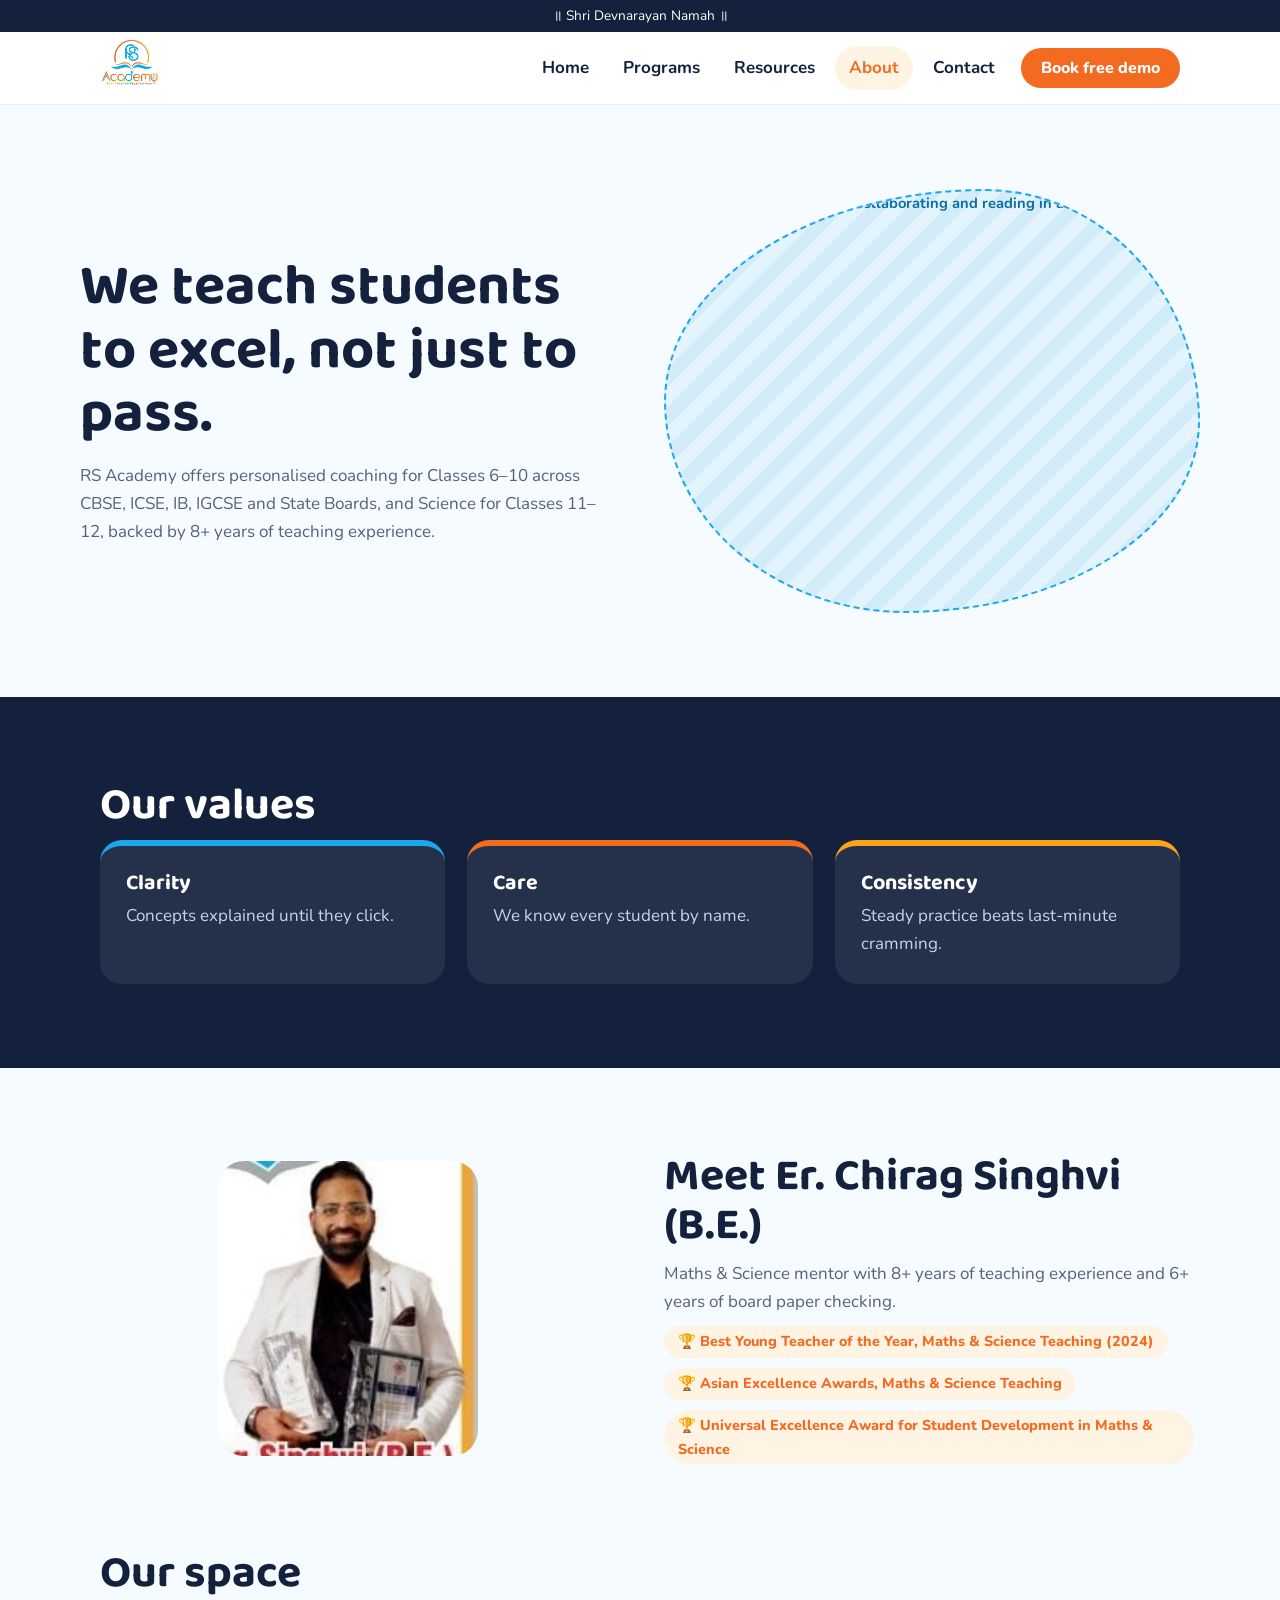
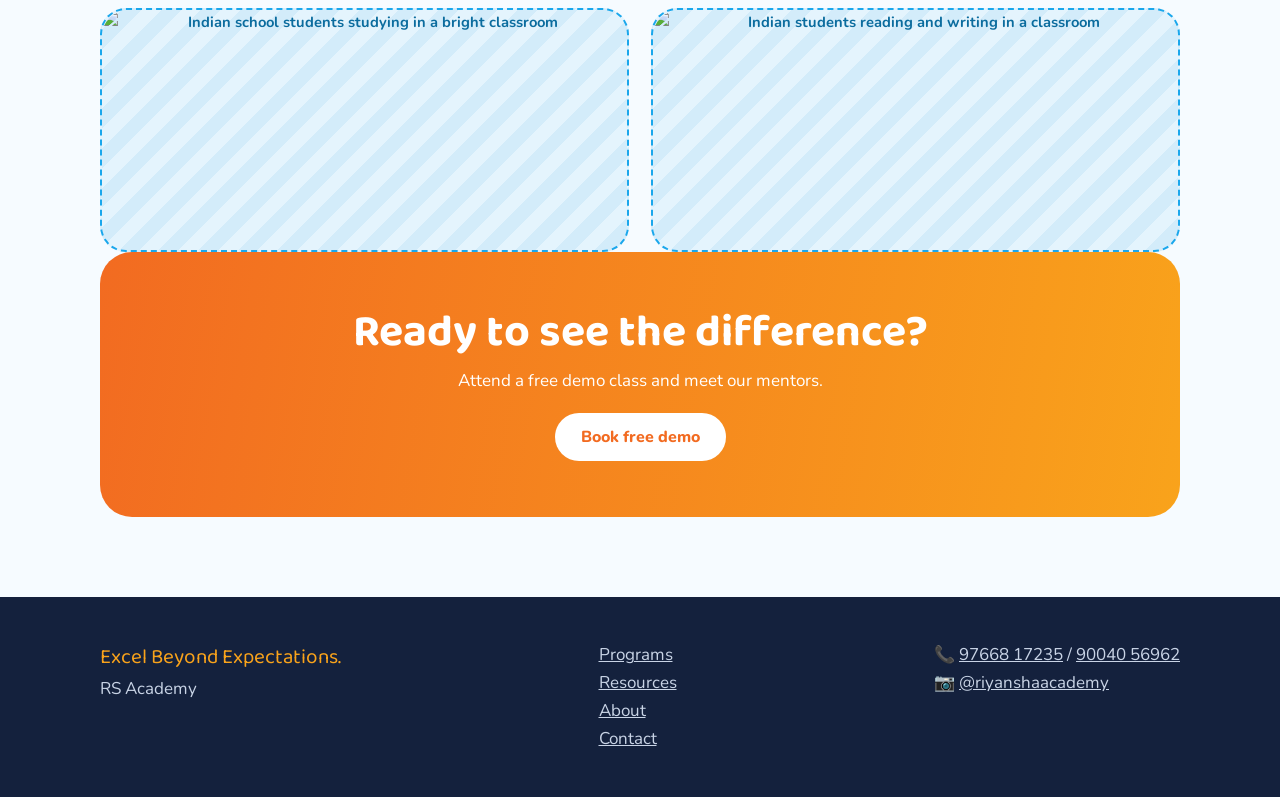
==== commit f069659f: "Update site content per admission flyer" ====
--- a/about.html
+++ b/about.html
@@ -1,5 +1,5 @@
-<!doctype html><html lang="en"><head><meta charset="utf-8"><meta name="viewport" content="width=device-width,initial-scale=1"><title>About | RS Academy</title><meta name="description" content="RS Academy – coaching for Classes 7–10 (CBSE, ICSE, IGCSE, IB) and 11–12 Science (CBSE & State Board).">
+<!doctype html><html lang="en"><head><meta charset="utf-8"><meta name="viewport" content="width=device-width,initial-scale=1"><title>About | RS Academy</title><meta name="description" content="RS Academy – coaching for Classes 6–10 (CBSE, ICSE, IGCSE, IB & State Boards) and 11–12 Science (CBSE & State Board).">
 <link rel="icon" href="assets/logo.jpg"><link rel="preconnect" href="https://fonts.googleapis.com"><link href="https://fonts.googleapis.com/css2?family=Baloo+2:wght@600;800&family=Nunito:wght@400;700;800&display=swap" rel="stylesheet"><link rel="stylesheet" href="styles.css?v=20261114-1"></head><body>
-<header><div class="w"><a href="index.html"><img src="assets/logo.jpg" alt="RS Academy – Excel Beyond Expectations"></a><button id="mb" aria-label="Menu">☰</button><nav><a href="index.html">Home</a><a href="programs.html">Programs</a><a href="resources.html">Resources</a><a href="about.html" class=on>About</a><a href="contact.html">Contact</a><a class="btn" href="contact.html" style="margin-left:6px;padding:9px 20px">Book free demo</a></nav></div></header><main><section class="sec w split"><div class="rv"><h1 style="font-size:clamp(2.2rem,5vw,3.6rem)">We teach students to excel, not just to pass.</h1><p style="margin-top:16px;color:var(--mu)">RS Academy was started with one belief: every student can rise beyond expectations with the right guidance. Add your founding story here.</p></div><div class="ph tall round"><img src="https://i0.wp.com/www.dsfindia.org/wp-content/uploads/2021/05/DSF-Website-Output-5.png?resize=690%2C506&ssl=1" alt="Indian students collaborating and reading in a classroom" loading="lazy" decoding="async"></div></section>
+<div class="strip">॥ Shri Devnarayan Namah ॥</div><header><div class="w"><a href="index.html"><img src="assets/logo.jpg" alt="RS Academy – Excel Beyond Expectations"></a><button id="mb" aria-label="Menu">☰</button><nav><a href="index.html">Home</a><a href="programs.html">Programs</a><a href="resources.html">Resources</a><a href="about.html" class=on>About</a><a href="contact.html">Contact</a><a class="btn" href="contact.html" style="margin-left:6px;padding:9px 20px">Book free demo</a></nav></div></header><main><section class="sec w split"><div class="rv"><h1 style="font-size:clamp(2.2rem,5vw,3.6rem)">We teach students to excel, not just to pass.</h1><p style="margin-top:16px;color:var(--mu)">RS Academy offers personalised coaching for Classes 6–10 across CBSE, ICSE, IB, IGCSE and State Boards, and Science for Classes 11–12, backed by 8+ years of teaching experience.</p></div><div class="ph tall round"><img src="https://i0.wp.com/www.dsfindia.org/wp-content/uploads/2021/05/DSF-Website-Output-5.png?resize=690%2C506&ssl=1" alt="Indian students collaborating and reading in a classroom" loading="lazy" decoding="async"></div></section>
 <section class="band sec"><div class="w"><h2>Our values</h2><div class="grid"><div class="card"><h3>Clarity</h3><p>Concepts explained until they click.</p></div><div class="card"><h3>Care</h3><p>We know every student by name.</p></div><div class="card"><h3>Consistency</h3><p>Steady practice beats last-minute cramming.</p></div></div></div></section>
-<section class="sec w"><h2>Meet our mentors</h2><div class="grid"><div class="card rv"><div class="ph "><img src="https://miro.medium.com/v2/0%2A4886lGusvu4Iczsn" alt="Indian schoolgirls focused on their classroom studies" loading="lazy" decoding="async"></div><h3 style="margin-top:12px">Teacher name</h3><p>Subject · qualification</p></div><div class="card rv"><div class="ph "><img src="https://miro.medium.com/v2/0%2A4886lGusvu4Iczsn" alt="Indian schoolgirls focused on their classroom studies" loading="lazy" decoding="async"></div><h3 style="margin-top:12px">Teacher name</h3><p>Subject · qualification</p></div><div class="card rv"><div class="ph "><img src="https://miro.medium.com/v2/0%2A4886lGusvu4Iczsn" alt="Indian schoolgirls focused on their classroom studies" loading="lazy" decoding="async"></div><h3 style="margin-top:12px">Teacher name</h3><p>Subject · qualification</p></div></div></section><section class="w"><h2>Our space</h2><div class="grid"><div class="ph "><img src="https://www.matasukhdevischool.com/Content/assets/images/class-room.jpg" alt="Indian school students studying in a bright classroom" loading="lazy" decoding="async"></div><div class="ph "><img src="https://media.assettype.com/deccanherald%2Fimport%2Fsites%2Fdh%2Ffiles%2Farticle_images%2F2019%2F07%2F24%2Ffile75k7k4y1hf8ckfd4av-1563978154.jpg?ar=40%3A21&auto=format%2Ccompress&mode=crop&ogImage=true&w=1200" alt="Indian students reading and writing in a classroom" loading="lazy" decoding="async"></div></div></section><section class="w"><div class="cta rv"><h2>Ready to see the difference?</h2><p>Attend a free demo class and meet our mentors.</p><a class="btn" href="contact.html">Book free demo</a></div></section></main><footer><div class="w"><div><div class="tag">Excel Beyond Expectations.</div><p>RS Academy · Surat, Gujarat</p></div><div><a href="programs.html">Programs</a><a href="resources.html">Resources</a><a href="about.html">About</a><a href="contact.html">Contact</a></div><div><p>📞 +91 XXXXX XXXXX</p><p>✉️ hello@rsacademy.in</p></div></div></footer><script src="script.js?v=20261114-1"></script></body></html>+<section class="sec w split"><img class="pic" src="assets/chirag.jpg" alt="Er. Chirag Singhvi holding his teaching awards" style="max-width:260px;justify-self:center"><div class="rv"><h2>Meet Er. Chirag Singhvi (B.E.)</h2><p style="color:var(--mu)">Maths &amp; Science mentor with 8+ years of teaching experience and 6+ years of board paper checking.</p><span class="pill">🏆 Best Young Teacher of the Year, Maths &amp; Science Teaching (2024)</span><span class="pill">🏆 Asian Excellence Awards, Maths &amp; Science Teaching</span><span class="pill">🏆 Universal Excellence Award for Student Development in Maths &amp; Science</span></div></section><section class="w"><h2>Our space</h2><div class="grid"><div class="ph "><img src="https://www.matasukhdevischool.com/Content/assets/images/class-room.jpg" alt="Indian school students studying in a bright classroom" loading="lazy" decoding="async"></div><div class="ph "><img src="https://media.assettype.com/deccanherald%2Fimport%2Fsites%2Fdh%2Ffiles%2Farticle_images%2F2019%2F07%2F24%2Ffile75k7k4y1hf8ckfd4av-1563978154.jpg?ar=40%3A21&auto=format%2Ccompress&mode=crop&ogImage=true&w=1200" alt="Indian students reading and writing in a classroom" loading="lazy" decoding="async"></div></div></section><section class="w"><div class="cta rv"><h2>Ready to see the difference?</h2><p>Attend a free demo class and meet our mentors.</p><a class="btn" href="contact.html">Book free demo</a></div></section></main><footer><div class="w"><div><div class="tag">Excel Beyond Expectations.</div><p>RS Academy</p></div><div><a href="programs.html">Programs</a><a href="resources.html">Resources</a><a href="about.html">About</a><a href="contact.html">Contact</a></div><div><p>📞 <a href="tel:+919766817235" style="display:inline">97668 17235</a> / <a href="tel:+919004056962" style="display:inline">90040 56962</a></p><p>📷 <a href="https://instagram.com/riyanshaacademy" target="_blank" rel="noopener" style="display:inline">@riyanshaacademy</a></p></div></div></footer><script src="script.js?v=20261114-1"></script></body></html>
--- a/styles.css
+++ b/styles.css
@@ -55,3 +55,4 @@
 .ph img{display:block;width:100%;height:100%;min-height:240px;object-fit:cover;border:0;border-radius:inherit}
 .ph.tall img{min-height:420px}
 .ph.round img{border-radius:inherit}
+.strip{background:var(--ink);color:#fff;text-align:center;font-size:.85rem;padding:5px}.pic{width:100%;display:block;border-radius:26px}
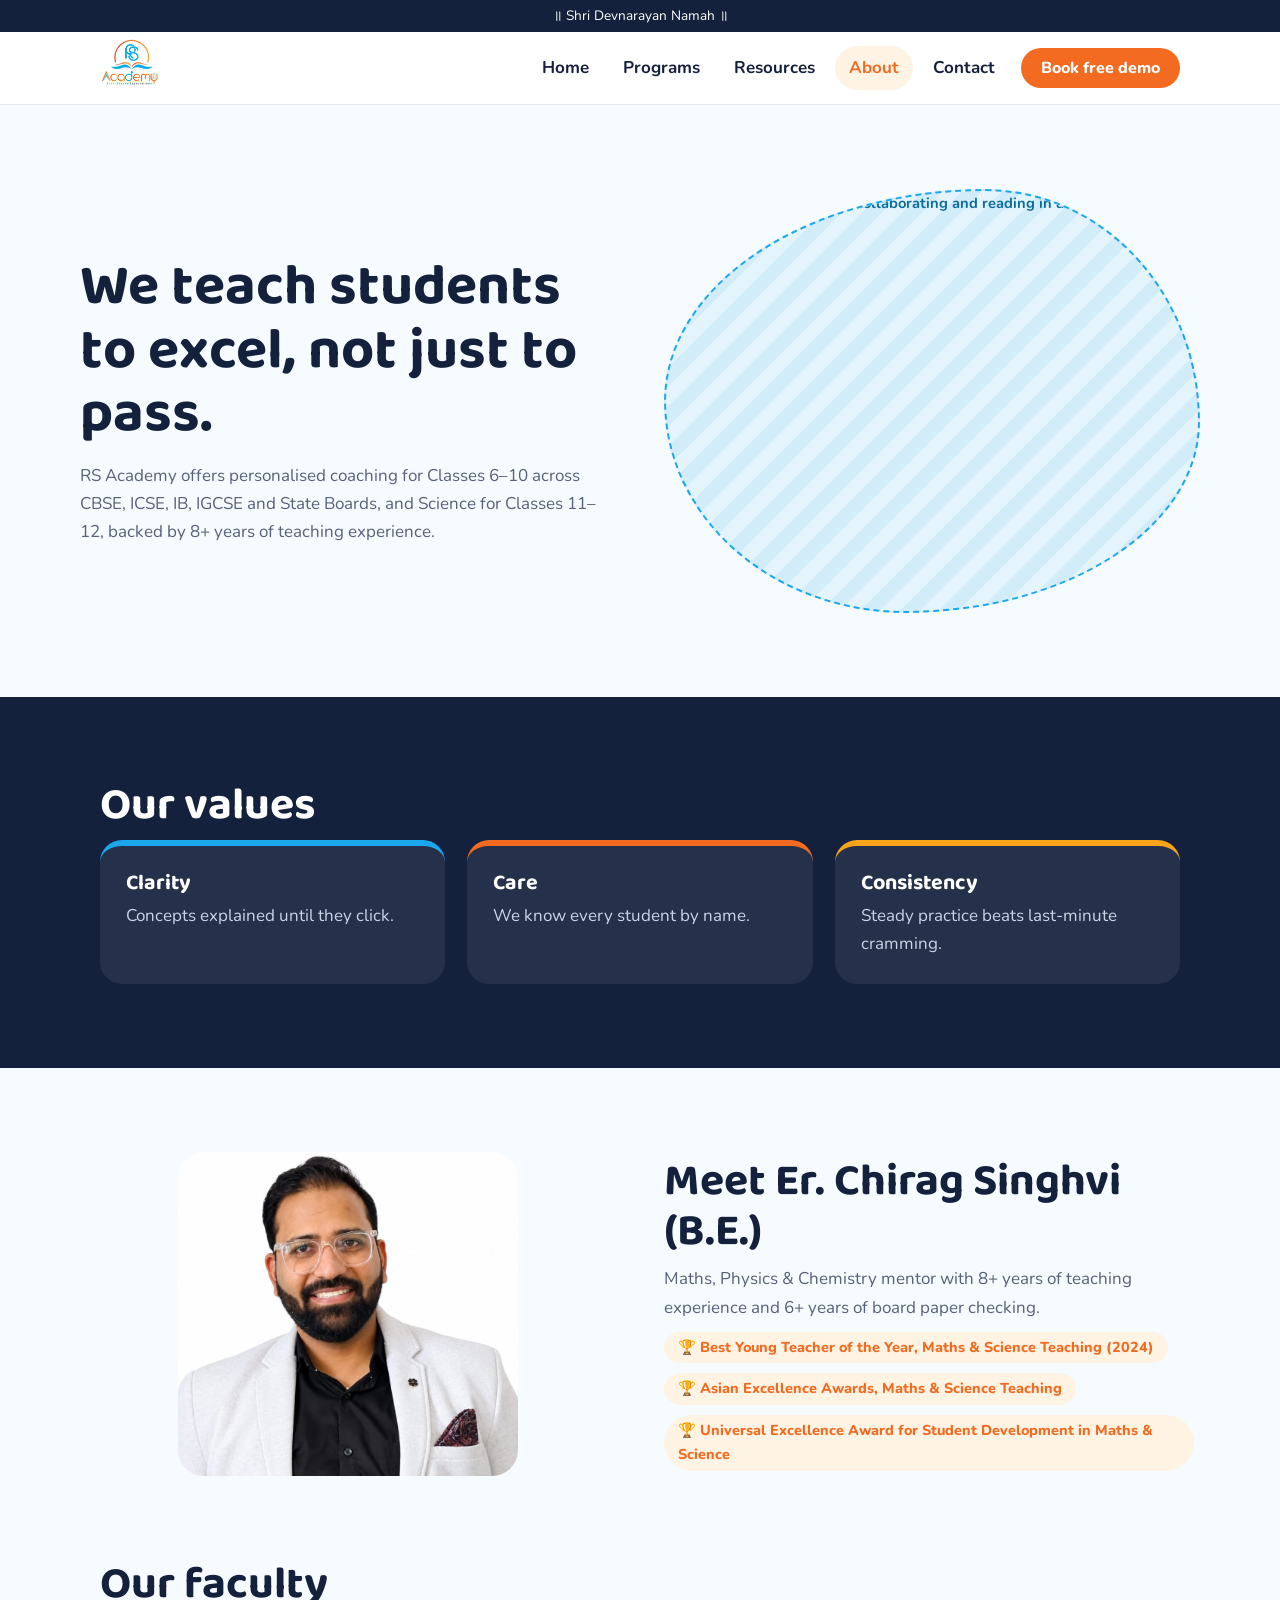
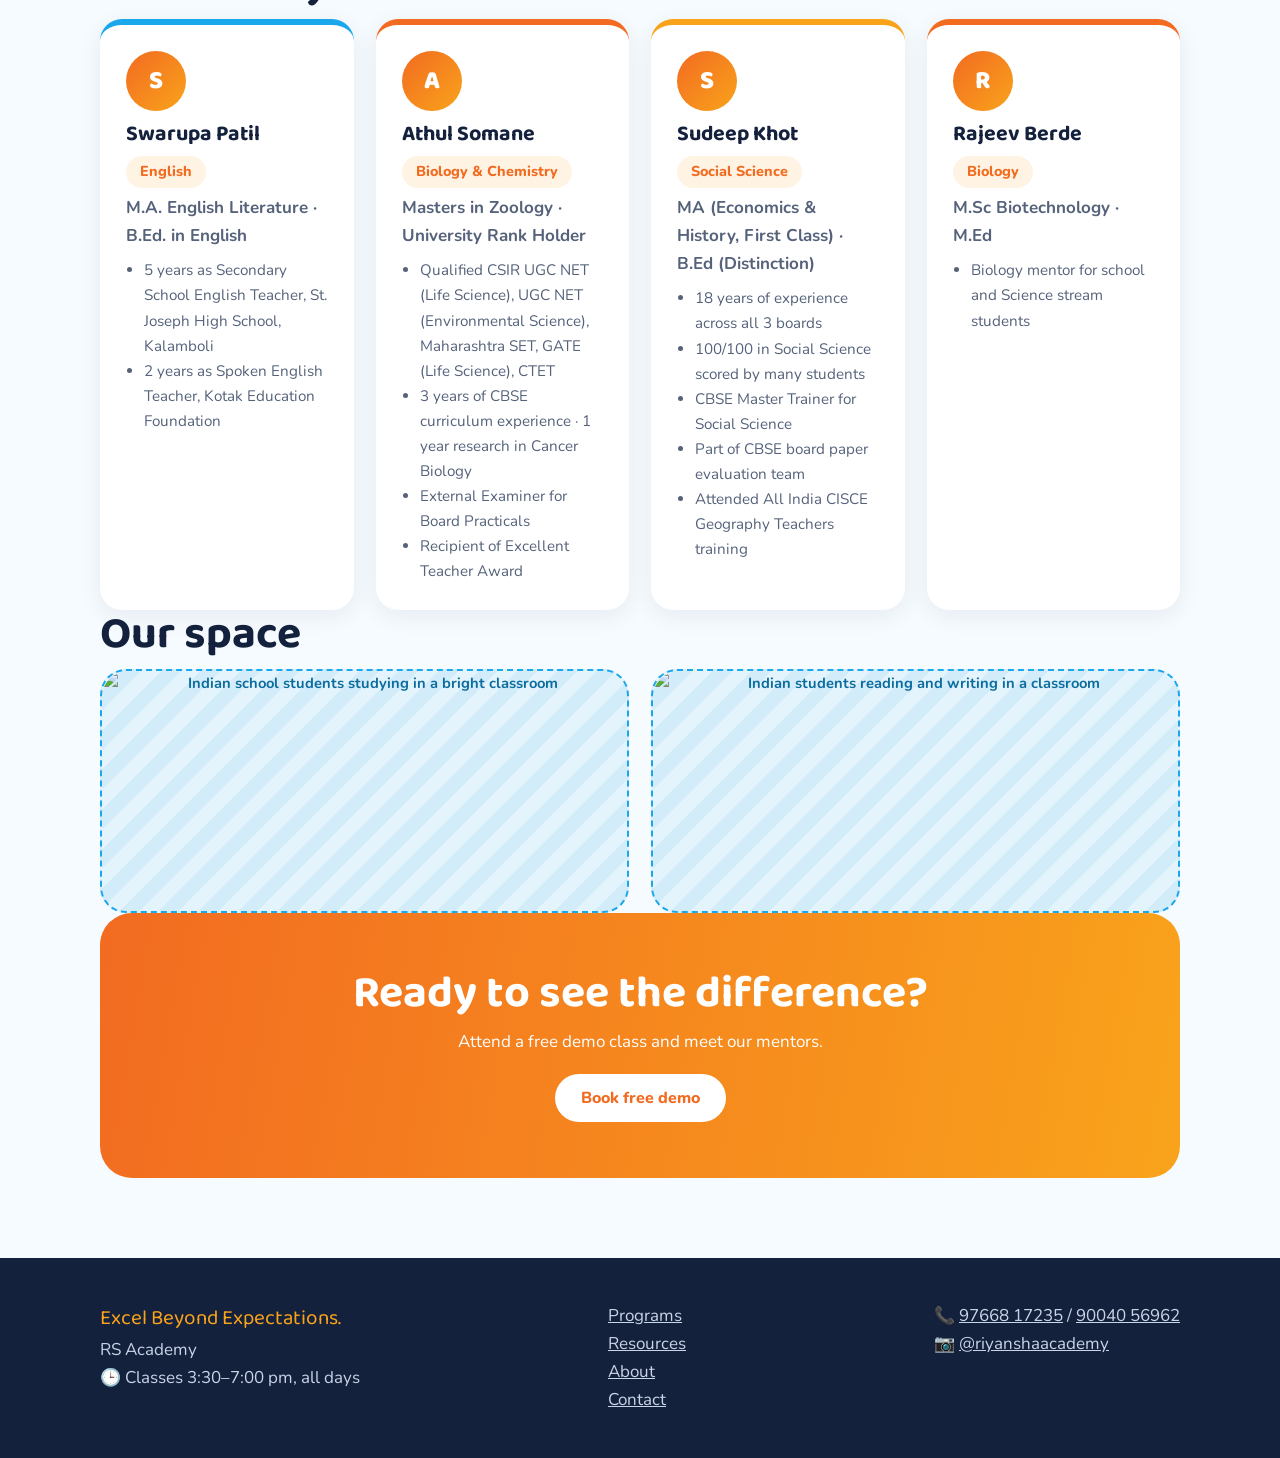
==== commit 71fa1478: "Add faculty profiles, new main educator photo, class timings" ====
--- a/about.html
+++ b/about.html
@@ -2,4 +2,4 @@
 <link rel="icon" href="assets/logo.jpg"><link rel="preconnect" href="https://fonts.googleapis.com"><link href="https://fonts.googleapis.com/css2?family=Baloo+2:wght@600;800&family=Nunito:wght@400;700;800&display=swap" rel="stylesheet"><link rel="stylesheet" href="styles.css?v=20261114-1"></head><body>
 <div class="strip">॥ Shri Devnarayan Namah ॥</div><header><div class="w"><a href="index.html"><img src="assets/logo.jpg" alt="RS Academy – Excel Beyond Expectations"></a><button id="mb" aria-label="Menu">☰</button><nav><a href="index.html">Home</a><a href="programs.html">Programs</a><a href="resources.html">Resources</a><a href="about.html" class=on>About</a><a href="contact.html">Contact</a><a class="btn" href="contact.html" style="margin-left:6px;padding:9px 20px">Book free demo</a></nav></div></header><main><section class="sec w split"><div class="rv"><h1 style="font-size:clamp(2.2rem,5vw,3.6rem)">We teach students to excel, not just to pass.</h1><p style="margin-top:16px;color:var(--mu)">RS Academy offers personalised coaching for Classes 6–10 across CBSE, ICSE, IB, IGCSE and State Boards, and Science for Classes 11–12, backed by 8+ years of teaching experience.</p></div><div class="ph tall round"><img src="https://i0.wp.com/www.dsfindia.org/wp-content/uploads/2021/05/DSF-Website-Output-5.png?resize=690%2C506&ssl=1" alt="Indian students collaborating and reading in a classroom" loading="lazy" decoding="async"></div></section>
 <section class="band sec"><div class="w"><h2>Our values</h2><div class="grid"><div class="card"><h3>Clarity</h3><p>Concepts explained until they click.</p></div><div class="card"><h3>Care</h3><p>We know every student by name.</p></div><div class="card"><h3>Consistency</h3><p>Steady practice beats last-minute cramming.</p></div></div></div></section>
-<section class="sec w split"><img class="pic" src="assets/chirag.jpg" alt="Er. Chirag Singhvi holding his teaching awards" style="max-width:260px;justify-self:center"><div class="rv"><h2>Meet Er. Chirag Singhvi (B.E.)</h2><p style="color:var(--mu)">Maths &amp; Science mentor with 8+ years of teaching experience and 6+ years of board paper checking.</p><span class="pill">🏆 Best Young Teacher of the Year, Maths &amp; Science Teaching (2024)</span><span class="pill">🏆 Asian Excellence Awards, Maths &amp; Science Teaching</span><span class="pill">🏆 Universal Excellence Award for Student Development in Maths &amp; Science</span></div></section><section class="w"><h2>Our space</h2><div class="grid"><div class="ph "><img src="https://www.matasukhdevischool.com/Content/assets/images/class-room.jpg" alt="Indian school students studying in a bright classroom" loading="lazy" decoding="async"></div><div class="ph "><img src="https://media.assettype.com/deccanherald%2Fimport%2Fsites%2Fdh%2Ffiles%2Farticle_images%2F2019%2F07%2F24%2Ffile75k7k4y1hf8ckfd4av-1563978154.jpg?ar=40%3A21&auto=format%2Ccompress&mode=crop&ogImage=true&w=1200" alt="Indian students reading and writing in a classroom" loading="lazy" decoding="async"></div></div></section><section class="w"><div class="cta rv"><h2>Ready to see the difference?</h2><p>Attend a free demo class and meet our mentors.</p><a class="btn" href="contact.html">Book free demo</a></div></section></main><footer><div class="w"><div><div class="tag">Excel Beyond Expectations.</div><p>RS Academy</p></div><div><a href="programs.html">Programs</a><a href="resources.html">Resources</a><a href="about.html">About</a><a href="contact.html">Contact</a></div><div><p>📞 <a href="tel:+919766817235" style="display:inline">97668 17235</a> / <a href="tel:+919004056962" style="display:inline">90040 56962</a></p><p>📷 <a href="https://instagram.com/riyanshaacademy" target="_blank" rel="noopener" style="display:inline">@riyanshaacademy</a></p></div></div></footer><script src="script.js?v=20261114-1"></script></body></html>+<section class="sec w split"><img class="pic" src="assets/chirag.jpg" alt="Er. Chirag Singhvi, Maths, Physics and Chemistry mentor" style="max-width:340px;justify-self:center"><div class="rv"><h2>Meet Er. Chirag Singhvi (B.E.)</h2><p style="color:var(--mu)">Maths, Physics &amp; Chemistry mentor with 8+ years of teaching experience and 6+ years of board paper checking.</p><span class="pill">🏆 Best Young Teacher of the Year, Maths &amp; Science Teaching (2024)</span><span class="pill">🏆 Asian Excellence Awards, Maths &amp; Science Teaching</span><span class="pill">🏆 Universal Excellence Award for Student Development in Maths &amp; Science</span></div></section><section class="w"><h2 class="rv">Our faculty</h2><div class="grid"><div class="card rv"><div class="av">S</div><h3 style="margin-top:12px">Swarupa Patil</h3><span class="pill">English</span><p><b>M.A. English Literature · B.Ed. in English</b></p><ul><li>5 years as Secondary School English Teacher, St. Joseph High School, Kalamboli</li><li>2 years as Spoken English Teacher, Kotak Education Foundation</li></ul></div><div class="card rv"><div class="av">A</div><h3 style="margin-top:12px">Athul Somane</h3><span class="pill">Biology &amp; Chemistry</span><p><b>Masters in Zoology · University Rank Holder</b></p><ul><li>Qualified CSIR UGC NET (Life Science), UGC NET (Environmental Science), Maharashtra SET, GATE (Life Science), CTET</li><li>3 years of CBSE curriculum experience · 1 year research in Cancer Biology</li><li>External Examiner for Board Practicals</li><li>Recipient of Excellent Teacher Award</li></ul></div><div class="card rv"><div class="av">S</div><h3 style="margin-top:12px">Sudeep Khot</h3><span class="pill">Social Science</span><p><b>MA (Economics &amp; History, First Class) · B.Ed (Distinction)</b></p><ul><li>18 years of experience across all 3 boards</li><li>100/100 in Social Science scored by many students</li><li>CBSE Master Trainer for Social Science</li><li>Part of CBSE board paper evaluation team</li><li>Attended All India CISCE Geography Teachers training</li></ul></div><div class="card rv"><div class="av">R</div><h3 style="margin-top:12px">Rajeev Berde</h3><span class="pill">Biology</span><p><b>M.Sc Biotechnology · M.Ed</b></p><ul><li>Biology mentor for school and Science stream students</li></ul></div></div></section><section class="w"><h2>Our space</h2><div class="grid"><div class="ph "><img src="https://www.matasukhdevischool.com/Content/assets/images/class-room.jpg" alt="Indian school students studying in a bright classroom" loading="lazy" decoding="async"></div><div class="ph "><img src="https://media.assettype.com/deccanherald%2Fimport%2Fsites%2Fdh%2Ffiles%2Farticle_images%2F2019%2F07%2F24%2Ffile75k7k4y1hf8ckfd4av-1563978154.jpg?ar=40%3A21&auto=format%2Ccompress&mode=crop&ogImage=true&w=1200" alt="Indian students reading and writing in a classroom" loading="lazy" decoding="async"></div></div></section><section class="w"><div class="cta rv"><h2>Ready to see the difference?</h2><p>Attend a free demo class and meet our mentors.</p><a class="btn" href="contact.html">Book free demo</a></div></section></main><footer><div class="w"><div><div class="tag">Excel Beyond Expectations.</div><p>RS Academy</p><p>🕒 Classes 3:30–7:00 pm, all days</p></div><div><a href="programs.html">Programs</a><a href="resources.html">Resources</a><a href="about.html">About</a><a href="contact.html">Contact</a></div><div><p>📞 <a href="tel:+919766817235" style="display:inline">97668 17235</a> / <a href="tel:+919004056962" style="display:inline">90040 56962</a></p><p>📷 <a href="https://instagram.com/riyanshaacademy" target="_blank" rel="noopener" style="display:inline">@riyanshaacademy</a></p></div></div></footer><script src="script.js?v=20261114-1"></script></body></html>
--- a/styles.css
+++ b/styles.css
@@ -56,3 +56,4 @@
 .ph.tall img{min-height:420px}
 .ph.round img{border-radius:inherit}
 .strip{background:var(--ink);color:#fff;text-align:center;font-size:.85rem;padding:5px}.pic{width:100%;display:block;border-radius:26px}
+.av{width:60px;height:60px;border-radius:50%;display:grid;place-items:center;color:#fff;font:800 1.6rem "Baloo 2";background:linear-gradient(135deg,var(--or),var(--am))}.card ul{padding-left:18px;color:var(--mu);margin-top:8px;font-size:.95rem}
